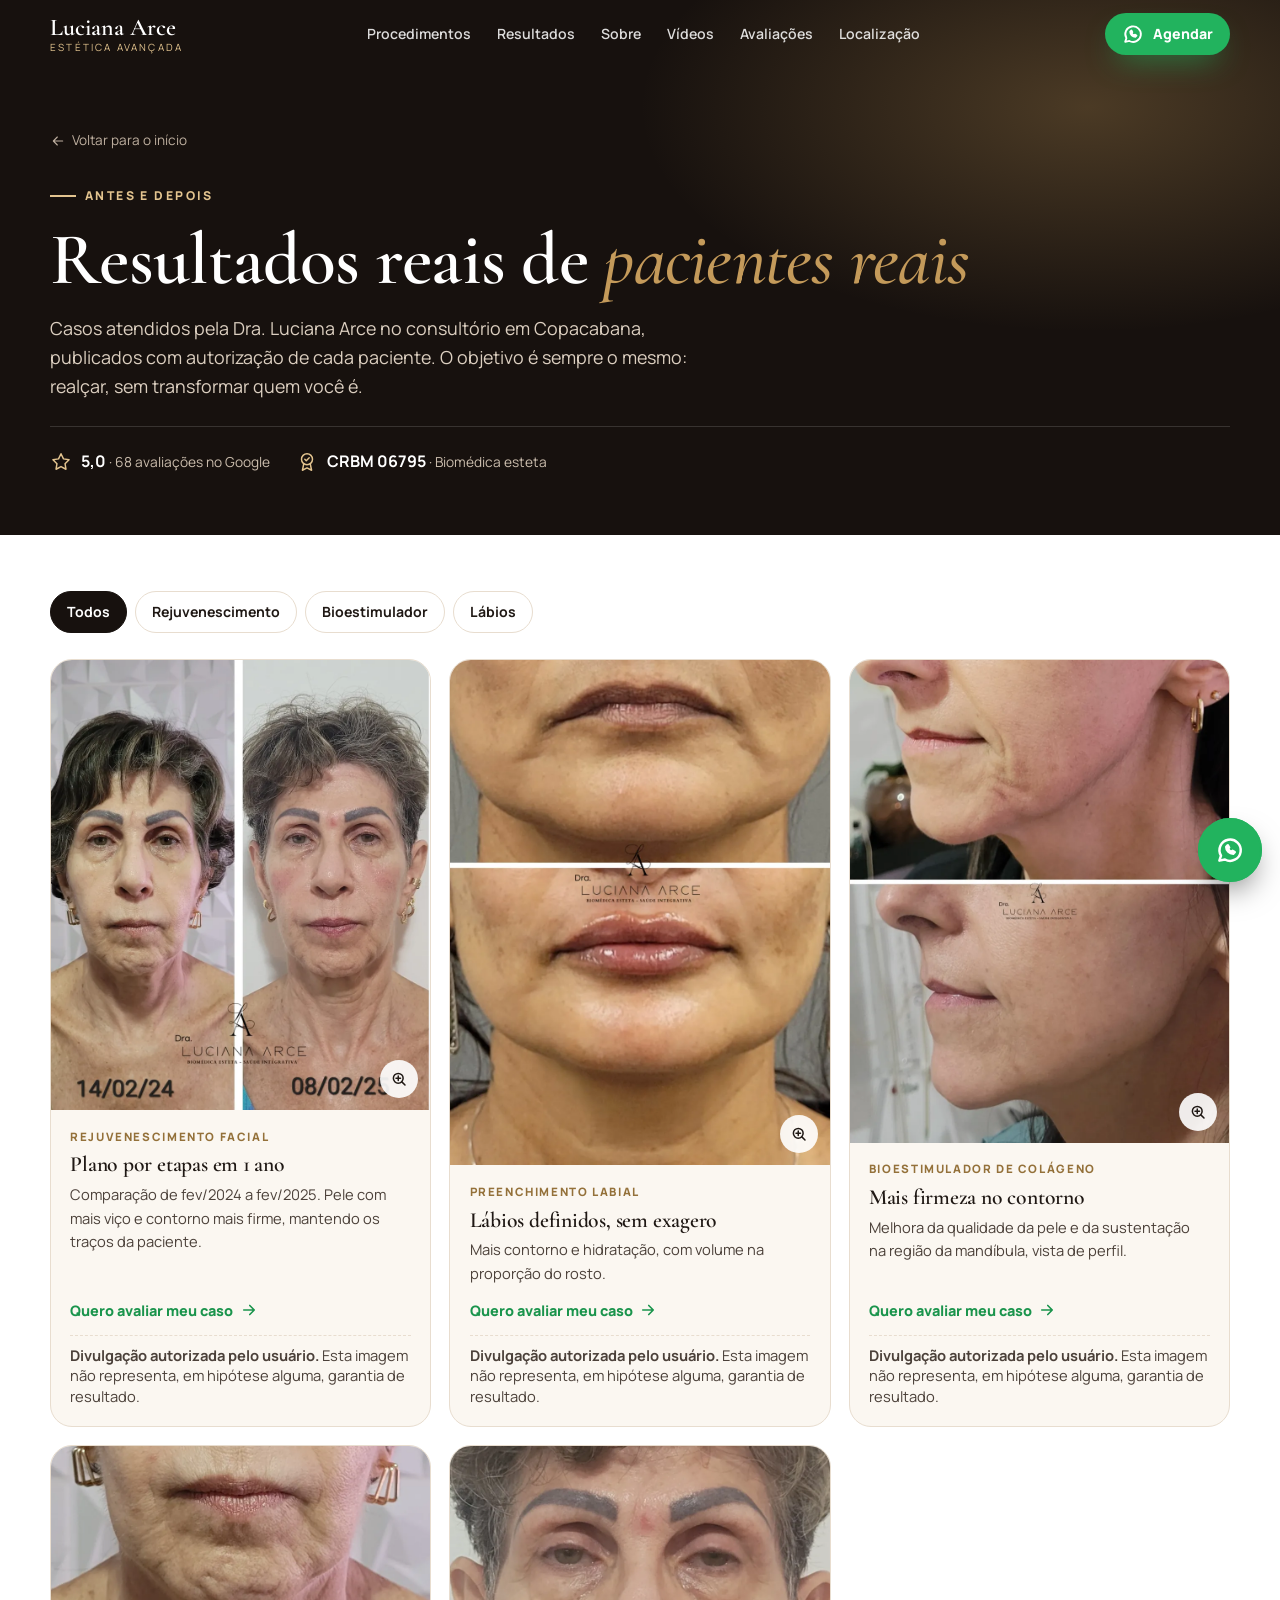
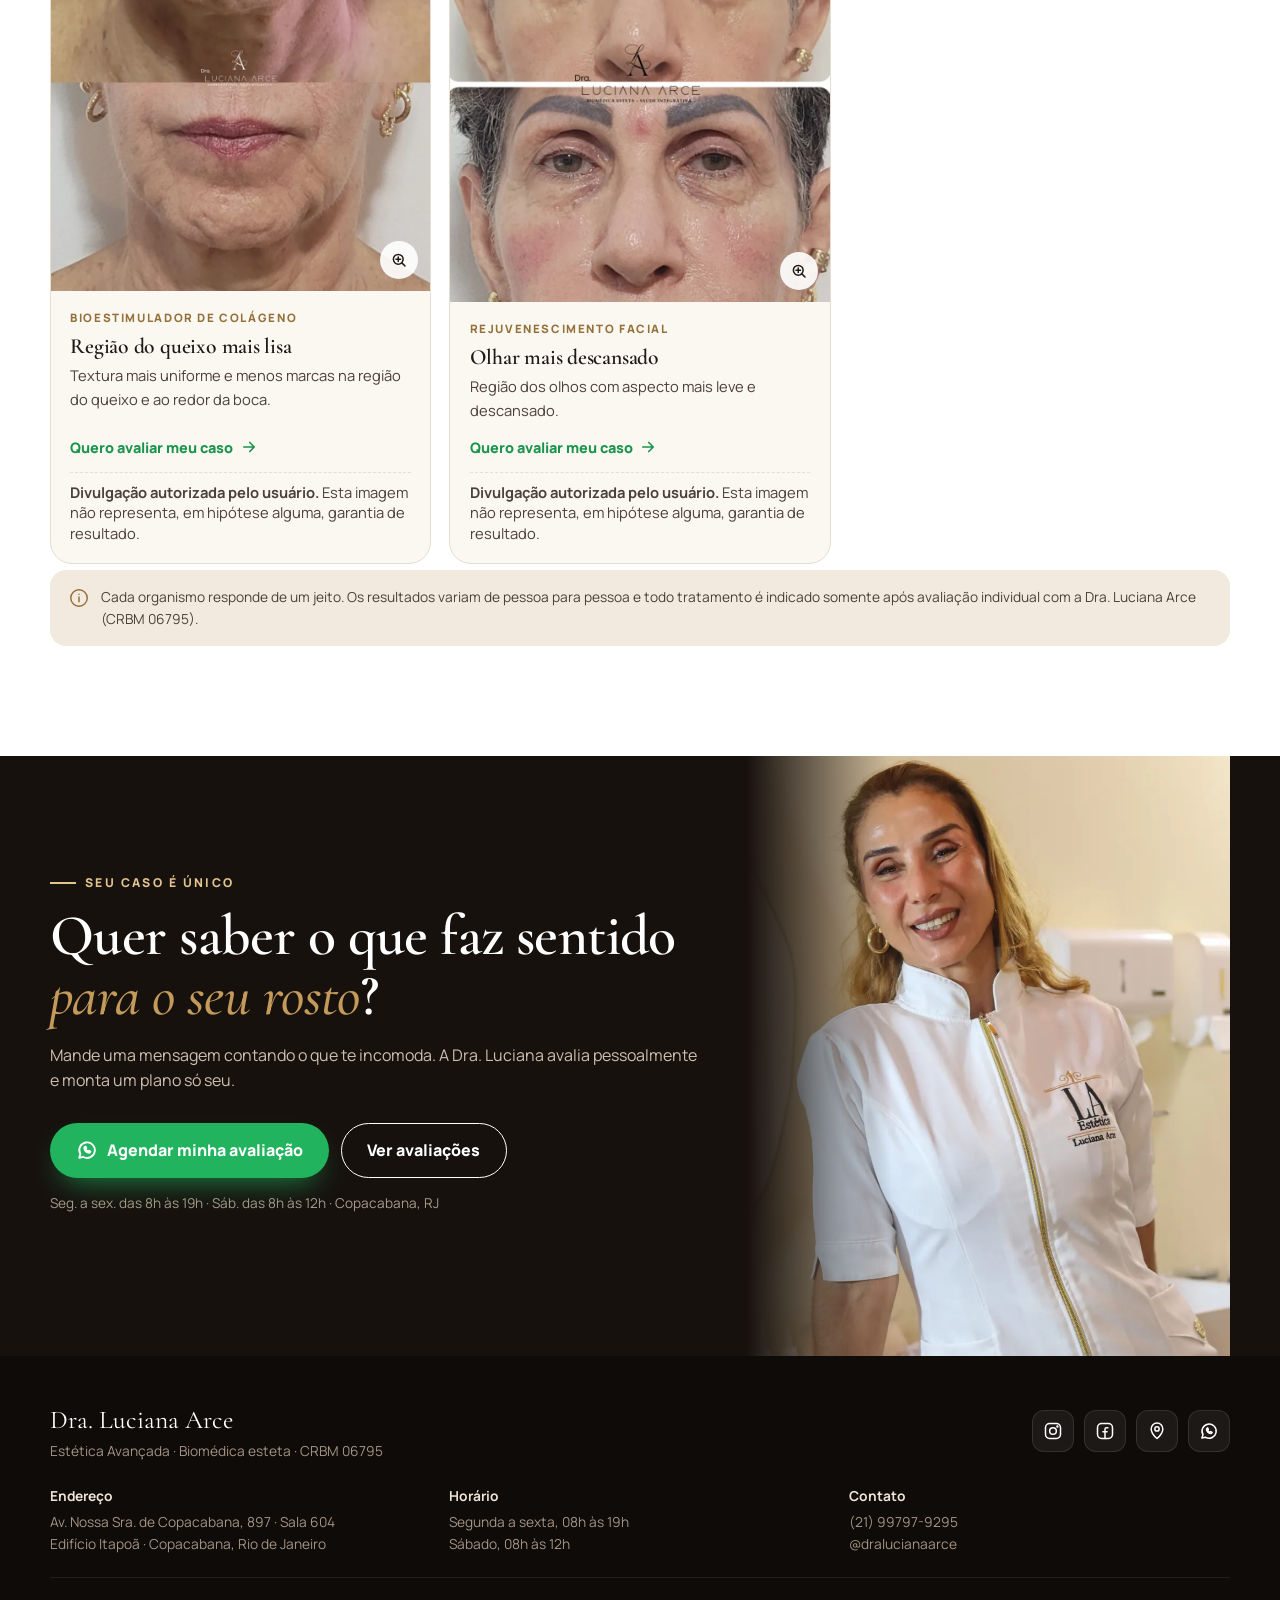
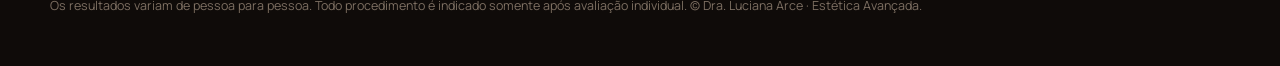
==== resultados.html @ a8dd7e89 "Seção e página de antes e depois (aguardando confirmação de TCLE) Co-Authored-By: Claude Opus 5.5 <n" ====
<!doctype html>
<html lang="pt-BR">
<head>
<meta charset="utf-8">
<meta name="viewport" content="width=device-width, initial-scale=1, viewport-fit=cover">
<title>Antes e Depois | Dra. Luciana Arce · Copacabana · CRBM 06795</title>
<meta name="description" content="Resultados reais de pacientes da Dra. Luciana Arce, biomédica esteta em Copacabana (CRBM 06795): rejuvenescimento facial, preenchimento labial e bioestimulador de colágeno. Divulgação autorizada.">
<meta name="theme-color" content="#17110e">
<meta property="og:type" content="website">
<meta property="og:title" content="Dra. Luciana Arce | Harmonização facial em Copacabana">
<meta property="og:description" content="Resultado natural, sem exagero. Nota 5,0 no Google com 68 avaliações. Agende pelo WhatsApp.">
<meta property="og:image" content="https://andressamelogt-stack.github.io/dra-luciana-arce/img/og.jpg">
<meta property="og:locale" content="pt_BR">

<link rel="preconnect" href="https://fonts.googleapis.com">
<link rel="preconnect" href="https://fonts.gstatic.com" crossorigin>
<link href="https://fonts.googleapis.com/css2?family=Cormorant+Garamond:ital,wght@0,500;0,600;0,700;1,500;1,600&family=Manrope:wght@400;500;600;700;800&display=swap" rel="stylesheet">

<!-- Google Ads: preencher AW_ID e AW_LABEL para medir os cliques no WhatsApp como conversão -->
<script>
  window.AW_ID = '';      // ex.: 'AW-123456789'
  window.AW_LABEL = '';   // ex.: 'AbCdEfGhIj'
  window.dataLayer = window.dataLayer || [];
  function gtag(){dataLayer.push(arguments);}
  if (window.AW_ID) {
    var s = document.createElement('script');
    s.async = true; s.src = 'https://www.googletagmanager.com/gtag/js?id=' + window.AW_ID;
    document.head.appendChild(s);
    gtag('js', new Date()); gtag('config', window.AW_ID);
  }
</script>



<link rel="stylesheet" href="style.css">
</head>
<body>

<!-- ícones -->
<svg width="0" height="0" style="position:absolute" aria-hidden="true">
  <symbol id="i-chat" viewBox="0 0 24 24"><path d="M3.5 20.5l1.3-4A8.5 8.5 0 1 1 8 19.6z"/><path d="M9 9.5c0 3 2.5 5.5 5.5 5.5l1.3-1.3-1.8-1-1 .8a4 4 0 0 1-2.5-2.5l.8-1-1-1.8z"/></symbol>
  <symbol id="i-star" viewBox="0 0 24 24"><path d="M12 3l2.7 5.6 6.1.9-4.4 4.3 1 6.1L12 17l-5.4 2.9 1-6.1-4.4-4.3 6.1-.9z"/></symbol>
  <symbol id="i-badge" viewBox="0 0 24 24"><circle cx="12" cy="9" r="6"/><path d="M8.5 13.8 7 21l5-2.6 5 2.6-1.5-7.2"/><path d="m9.6 9 1.6 1.6 3.2-3.2"/></symbol>
  <symbol id="i-pin" viewBox="0 0 24 24"><path d="M12 21s-7-6.1-7-11.5A7 7 0 0 1 19 9.5C19 14.9 12 21 12 21z"/><circle cx="12" cy="9.5" r="2.6"/></symbol>
  <symbol id="i-cam" viewBox="0 0 24 24"><rect x="3" y="3" width="18" height="18" rx="5"/><circle cx="12" cy="12" r="4"/><circle cx="17.3" cy="6.7" r=".6" fill="currentColor"/></symbol>
  <symbol id="i-face" viewBox="0 0 24 24"><path d="M12 3c-4 0-7 3.2-7 7.6 0 3.2 1.4 6.2 3.6 8.1 1 .9 2.1 1.3 3.4 1.3s2.4-.4 3.4-1.3C17.6 16.8 19 13.8 19 10.6 19 6.2 16 3 12 3z"/><path d="M9 10.5h.01M15 10.5h.01M10 15c1.2.8 2.8.8 4 0"/><path d="M5.2 8.5C7 8 9 6.6 10 4.5"/></symbol>
  <symbol id="i-lips" viewBox="0 0 24 24"><path d="M2.5 12c2-3.4 4.7-5 6.6-5 1.1 0 2 .6 2.9 1.5.9-.9 1.8-1.5 2.9-1.5 1.9 0 4.6 1.6 6.6 5-2.6 3.3-5.8 5-9.5 5S5.1 15.3 2.5 12z"/><path d="M2.5 12c3 .6 6.2.9 9.5.9s6.5-.3 9.5-.9"/></symbol>
  <symbol id="i-drop" viewBox="0 0 24 24"><path d="M12 3s6 6.4 6 11a6 6 0 0 1-12 0c0-4.6 6-11 6-11z"/><path d="M9.5 14.5a2.6 2.6 0 0 0 2.5 2.5"/></symbol>
  <symbol id="i-spark" viewBox="0 0 24 24"><path d="M12 3l1.8 5.2L19 10l-5.2 1.8L12 17l-1.8-5.2L5 10l5.2-1.8z"/><path d="M19 15l.8 2.2L22 18l-2.2.8L19 21l-.8-2.2L16 18l2.2-.8z"/></symbol>
  <symbol id="i-sun" viewBox="0 0 24 24"><circle cx="12" cy="12" r="4"/><path d="M12 2v2M12 20v2M4.9 4.9l1.4 1.4M17.7 17.7l1.4 1.4M2 12h2M20 12h2M4.9 19.1l1.4-1.4M17.7 6.3l1.4-1.4"/></symbol>
  <symbol id="i-body" viewBox="0 0 24 24"><path d="M9 3c-.5 3 .5 5 1 7-2 2-3 5-2 11M15 3c.5 3-.5 5-1 7 2 2 3 5 2 11"/><path d="M10 10h4"/></symbol>
  <symbol id="i-heart" viewBox="0 0 24 24"><path d="M12 20s-7.5-4.4-7.5-10A4.3 4.3 0 0 1 12 7.4 4.3 4.3 0 0 1 19.5 10c0 5.6-7.5 10-7.5 10z"/></symbol>
  <symbol id="i-shield" viewBox="0 0 24 24"><path d="M12 3l7 3v5.5c0 4.6-3 8.1-7 9.5-4-1.4-7-4.9-7-9.5V6z"/><path d="m9 12 2 2 4-4"/></symbol>
  <symbol id="i-eye" viewBox="0 0 24 24"><path d="M2.5 12S6 5.5 12 5.5 21.5 12 21.5 12 18 18.5 12 18.5 2.5 12 2.5 12z"/><circle cx="12" cy="12" r="3"/></symbol>
  <symbol id="i-plan" viewBox="0 0 24 24"><rect x="5" y="3.5" width="14" height="17" rx="2"/><path d="M9 3.5V5h6V3.5M8.5 10h7M8.5 13.5h7M8.5 17h4"/></symbol>
  <symbol id="i-cal" viewBox="0 0 24 24"><rect x="3.5" y="5" width="17" height="15" rx="2"/><path d="M3.5 9.5h17M8 3v4M16 3v4M8.5 14l2 2 4-4"/></symbol>
  <symbol id="i-clock" viewBox="0 0 24 24"><circle cx="12" cy="12" r="8.5"/><path d="M12 7.5V12l3 2"/></symbol>
  <symbol id="i-users" viewBox="0 0 24 24"><circle cx="9" cy="8" r="3.5"/><path d="M2.5 20c.5-3.6 3.2-5.5 6.5-5.5s6 1.9 6.5 5.5"/><path d="M16 4.6a3.5 3.5 0 0 1 0 6.8M18 14.7c2 .7 3.2 2.4 3.5 5.3"/></symbol>
  <symbol id="i-arrow" viewBox="0 0 24 24"><path d="M5 12h14M13 6l6 6-6 6"/></symbol>
  <symbol id="i-nav" viewBox="0 0 24 24"><path d="M3 11 21 3l-8 18-2-8z"/></symbol>
  <symbol id="i-fb" viewBox="0 0 24 24"><rect x="3" y="3" width="18" height="18" rx="5"/><path d="M15.5 8h-1.8c-1 0-1.7.7-1.7 1.7V21M9.5 13h5"/></symbol>
  <symbol id="i-mail" viewBox="0 0 24 24"><rect x="3" y="5" width="18" height="14" rx="2.5"/><path d="m3.5 7 8.5 6 8.5-6"/></symbol>
  <symbol id="i-boat" viewBox="0 0 24 24"><path d="M3 16.5l2.5 3.5h13L21 16.5z"/><path d="M12 3v13.5M12 4l6 10H12M12 6.5 7.5 14H12"/></symbol>
  <symbol id="i-zoom" viewBox="0 0 24 24"><circle cx="11" cy="11" r="6.5"/><path d="m20 20-4.2-4.2M11 8v6M8 11h6"/></symbol>
  <symbol id="i-info" viewBox="0 0 24 24"><circle cx="12" cy="12" r="9"/><path d="M12 11v5M12 8h.01"/></symbol>
  <symbol id="pin-color" viewBox="0 0 24 32"><defs><linearGradient id="pg" x1="0" y1="0" x2="1" y2="1"><stop offset="0" stop-color="#ff7a63"/><stop offset="1" stop-color="#d93025"/></linearGradient></defs><path fill="url(#pg)" d="M12 0C5.4 0 0 5.2 0 11.7 0 20.4 12 32 12 32s12-11.6 12-20.3C24 5.2 18.6 0 12 0z"/><circle cx="12" cy="11.5" r="4.6" fill="#fff"/></symbol>
</svg>

<header class="top" id="top">
  <div class="wrap">
    <a class="brand" href="index.html" aria-label="Dra. Luciana Arce, início"><b>Luciana Arce</b><span>Estética Avançada</span></a>
    <nav class="nav" aria-label="Seções">
      <a href="index.html#procedimentos">Procedimentos</a>
      <a href="index.html#resultados">Resultados</a>
      <a href="index.html#sobre">Sobre</a>
      <a href="index.html#videos">Vídeos</a>
      <a href="index.html#avaliacoes">Avaliações</a>
      <a href="index.html#local">Localização</a>
    </nav>
    <a class="btn btn-wa wa" data-msg="Olá, Dra. Luciana! Vim pelo site e quero agendar uma avaliação." data-pos="topo" href="#"><svg class="ico"><use href="#i-chat"/></svg>Agendar</a>
  </div>
</header>

<main>
  <section class="page-hero">
    <div class="wrap">
      <a class="crumb" href="index.html"><svg class="ico" style="width:16px;height:16px;transform:rotate(180deg)"><use href="#i-arrow"/></svg>Voltar para o início</a>
      <div style="margin-top:1.4rem"><span class="eyebrow">Antes e depois</span></div>
      <h1>Resultados reais de <em>pacientes reais</em></h1>
      <p class="lead">Casos atendidos pela Dra. Luciana Arce no consultório em Copacabana, publicados com autorização de cada paciente. O objetivo é sempre o mesmo: realçar, sem transformar quem você é.</p>
      <div class="proof" style="margin-top:1.6rem">
        <div><svg class="ico"><use href="#i-star"/></svg><span><b>5,0</b> · 68 avaliações no Google</span></div>
        <div><svg class="ico"><use href="#i-badge"/></svg><span><b>CRBM 06795</b> · Biomédica esteta</span></div>
      </div>
    </div>
  </section>

  <section class="res-sec" style="padding-top:56px">
    <div class="wrap">
      <div class="chips" role="tablist" aria-label="Filtrar por procedimento">
        <button class="on" data-f="all">Todos</button>
        <button data-f="rejuv">Rejuvenescimento</button>
        <button data-f="bio">Bioestimulador</button>
        <button data-f="labios">Lábios</button>
      </div>
      <div class="res-grid">
        <article class="res-card reveal" data-cat="rejuv">
          <figure data-lb="img/resultados/rejuvenescimento-1ano.webp"><img src="img/resultados/rejuvenescimento-1ano.webp" width="900" height="1069" alt="Antes e depois de rejuvenescimento facial, fevereiro de 2024 e fevereiro de 2025" loading="lazy"><span class="zoom"><svg class="ico"><use href="#i-zoom"/></svg></span></figure>
          <div class="body">
            <span class="proc-name">Rejuvenescimento facial</span>
            <h3>Plano por etapas em 1 ano</h3>
            <p>Comparação de fev/2024 a fev/2025. Pele com mais viço e contorno mais firme, mantendo os traços da paciente.</p>
            <a class="wa" data-msg="Olá, Dra. Luciana! Vi o resultado de rejuvenescimento facial no site e quero avaliar o meu caso." data-pos="pg-rejuvenescimento" href="#">Quero avaliar meu caso <svg class="ico"><use href="#i-arrow"/></svg></a>
            <p class="disc"><b>Divulgação autorizada pelo usuário.</b> Esta imagem não representa, em hipótese alguma, garantia de resultado.</p>
          </div>
        </article>
        <article class="res-card reveal" data-cat="labios">
          <figure data-lb="img/resultados/labios.webp"><img src="img/resultados/labios.webp" width="900" height="1200" alt="Antes e depois de preenchimento labial" loading="lazy"><span class="zoom"><svg class="ico"><use href="#i-zoom"/></svg></span></figure>
          <div class="body">
            <span class="proc-name">Preenchimento labial</span>
            <h3>Lábios definidos, sem exagero</h3>
            <p>Mais contorno e hidratação, com volume na proporção do rosto.</p>
            <a class="wa" data-msg="Olá, Dra. Luciana! Vi o resultado de preenchimento labial no site e quero avaliar o meu caso." data-pos="pg-labios" href="#">Quero avaliar meu caso <svg class="ico"><use href="#i-arrow"/></svg></a>
            <p class="disc"><b>Divulgação autorizada pelo usuário.</b> Esta imagem não representa, em hipótese alguma, garantia de resultado.</p>
          </div>
        </article>
        <article class="res-card reveal" data-cat="bio">
          <figure data-lb="img/resultados/bioestimulador-perfil.webp"><img src="img/resultados/bioestimulador-perfil.webp" width="900" height="1146" alt="Antes e depois de bioestimulador de colágeno, vista de perfil" loading="lazy"><span class="zoom"><svg class="ico"><use href="#i-zoom"/></svg></span></figure>
          <div class="body">
            <span class="proc-name">Bioestimulador de colágeno</span>
            <h3>Mais firmeza no contorno</h3>
            <p>Melhora da qualidade da pele e da sustentação na região da mandíbula, vista de perfil.</p>
            <a class="wa" data-msg="Olá, Dra. Luciana! Vi o resultado de bioestimulador de colágeno no site e quero avaliar o meu caso." data-pos="pg-bio-perfil" href="#">Quero avaliar meu caso <svg class="ico"><use href="#i-arrow"/></svg></a>
            <p class="disc"><b>Divulgação autorizada pelo usuário.</b> Esta imagem não representa, em hipótese alguma, garantia de resultado.</p>
          </div>
        </article>
        <article class="res-card reveal" data-cat="bio rejuv">
          <figure data-lb="img/resultados/mento-bioestimulador.webp"><img src="img/resultados/mento-bioestimulador.webp" width="900" height="1058" alt="Antes e depois de bioestimulador de colágeno na região do queixo" loading="lazy"><span class="zoom"><svg class="ico"><use href="#i-zoom"/></svg></span></figure>
          <div class="body">
            <span class="proc-name">Bioestimulador de colágeno</span>
            <h3>Região do queixo mais lisa</h3>
            <p>Textura mais uniforme e menos marcas na região do queixo e ao redor da boca.</p>
            <a class="wa" data-msg="Olá, Dra. Luciana! Vi o resultado de bioestimulador no queixo no site e quero avaliar o meu caso." data-pos="pg-bio-mento" href="#">Quero avaliar meu caso <svg class="ico"><use href="#i-arrow"/></svg></a>
            <p class="disc"><b>Divulgação autorizada pelo usuário.</b> Esta imagem não representa, em hipótese alguma, garantia de resultado.</p>
          </div>
        </article>
        <article class="res-card reveal" data-cat="rejuv">
          <figure data-lb="img/resultados/regiao-olhos.webp"><img src="img/resultados/regiao-olhos.webp" width="900" height="1084" alt="Antes e depois da região dos olhos" loading="lazy"><span class="zoom"><svg class="ico"><use href="#i-zoom"/></svg></span></figure>
          <div class="body">
            <span class="proc-name">Rejuvenescimento facial</span>
            <h3>Olhar mais descansado</h3>
            <p>Região dos olhos com aspecto mais leve e descansado.</p>
            <a class="wa" data-msg="Olá, Dra. Luciana! Vi o resultado de rejuvenescimento da região dos olhos no site e quero avaliar o meu caso." data-pos="pg-olhos" href="#">Quero avaliar meu caso <svg class="ico"><use href="#i-arrow"/></svg></a>
            <p class="disc"><b>Divulgação autorizada pelo usuário.</b> Esta imagem não representa, em hipótese alguma, garantia de resultado.</p>
          </div>
        </article>
      </div>
      <div class="res-note reveal"><svg class="ico"><use href="#i-info"/></svg><span>Cada organismo responde de um jeito. Os resultados variam de pessoa para pessoa e todo tratamento é indicado somente após avaliação individual com a Dra. Luciana Arce (CRBM 06795).</span></div>
    </div>
  </section>

  <section class="final">
    <div class="wrap">
      <div class="txt reveal">
        <span class="eyebrow">Seu caso é único</span>
        <h2>Quer saber o que faz sentido <em>para o seu rosto</em>?</h2>
        <p>Mande uma mensagem contando o que te incomoda. A Dra. Luciana avalia pessoalmente e monta um plano só seu.</p>
        <div class="hero-ctas">
          <a class="btn btn-wa shine wa" data-msg="Olá, Dra. Luciana! Vi os resultados no site e quero agendar minha avaliação." data-pos="pg-final" href="#"><svg class="ico"><use href="#i-chat"/></svg>Agendar minha avaliação</a>
          <a class="btn btn-line" style="color:#fff" href="index.html#avaliacoes">Ver avaliações</a>
        </div>
        <p class="micro">Seg. a sex. das 8h às 19h · Sáb. das 8h às 12h · Copacabana, RJ</p>
      </div>
      <div class="final-photo"><img src="img/hero.webp" alt="Dra. Luciana Arce sorrindo em seu consultório" loading="lazy"></div>
    </div>
  </section>
</main>

<footer>
  <div class="wrap">
    <div style="display:flex;flex-wrap:wrap;justify-content:space-between;gap:18px;align-items:center">
      <div><div class="fb">Dra. Luciana Arce</div><span>Estética Avançada · Biomédica esteta · CRBM 06795</span></div>
      <div class="socials">
        <a href="https://www.instagram.com/dralucianaarce/" target="_blank" rel="noopener" aria-label="Instagram"><svg class="ico"><use href="#i-cam"/></svg></a>
        <a href="https://www.facebook.com/lucianaarceestetica" target="_blank" rel="noopener" aria-label="Facebook"><svg class="ico"><use href="#i-fb"/></svg></a>
        <a href="https://g.page/Luarce" target="_blank" rel="noopener" aria-label="Google Maps"><svg class="ico"><use href="#i-pin"/></svg></a>
        <a class="wa" data-msg="Olá, Dra. Luciana! Vim pelo site." data-pos="rodape-icone" href="#" aria-label="WhatsApp"><svg class="ico"><use href="#i-chat"/></svg></a>
      </div>
    </div>
    <div class="fcols">
      <div><b>Endereço</b>Av. Nossa Sra. de Copacabana, 897 · Sala 604<br>Edifício Itapoã · Copacabana, Rio de Janeiro</div>
      <div><b>Horário</b>Segunda a sexta, 08h às 19h<br>Sábado, 08h às 12h</div>
      <div><b>Contato</b><a class="wa" data-msg="Olá, Dra. Luciana! Vim pelo site." data-pos="rodape" href="#">(21) 99797-9295</a><br><a href="https://www.instagram.com/dralucianaarce/" target="_blank" rel="noopener">@dralucianaarce</a></div>
    </div>
    <div class="legal">Os resultados variam de pessoa para pessoa. Todo procedimento é indicado somente após avaliação individual. © Dra. Luciana Arce · Estética Avançada.</div>
  </div>
</footer>

<a class="float-wa wa" data-msg="Olá, Dra. Luciana! Vim pelo site e quero agendar uma avaliação." data-pos="flutuante" href="#" aria-label="Falar no WhatsApp"><svg class="ico"><use href="#i-chat"/></svg></a>
<div class="mbar" id="mbar">
  <a class="btn btn-wa wa" data-msg="Olá, Dra. Luciana! Vim pelo site e quero agendar uma avaliação." data-pos="barra-mobile" href="#"><svg class="ico"><use href="#i-chat"/></svg>Agendar avaliação</a>
  <a class="btn btn-line" href="https://g.page/Luarce" target="_blank" rel="noopener" aria-label="Abrir no Google Maps" data-track="maps-mobile"><svg class="ico" style="width:22px;height:22px"><use href="#i-pin"/></svg></a>
</div>

<div class="lb" id="lb" role="dialog" aria-modal="true" aria-label="Imagem ampliada"><button class="x" id="lbx" aria-label="Fechar">×</button><div><img id="lbi" alt=""><p class="cap">Divulgação autorizada pelo usuário. Esta imagem não representa, em hipótese alguma, garantia de resultado.</p></div></div>

<script>
(function(){
  var PHONE = '5521997979295';
  var qs = new URLSearchParams(location.search);
  var src = qs.get('utm_source') || (qs.get('gclid') ? 'google' : '');
  function track(name, params){ try{ gtag('event', name, params||{}); }catch(e){} }

  document.querySelectorAll('a.wa').forEach(function(a){
    var msg = a.getAttribute('data-msg') || 'Olá, Dra. Luciana!';
    a.href = 'https://wa.me/' + PHONE + '?text=' + encodeURIComponent(msg);
    a.target = '_blank'; a.rel = 'noopener';
    a.addEventListener('click', function(){
      if (window.AW_ID && window.AW_LABEL) track('conversion', {send_to: window.AW_ID + '/' + window.AW_LABEL});
      track('whatsapp_click', {position: a.getAttribute('data-pos') || '', source: src});
    });
  });
  document.querySelectorAll('[data-track]').forEach(function(a){
    a.addEventListener('click', function(){ track('outbound_click', {target: a.getAttribute('data-track')}); });
  });

  // topo sólido + barra mobile
  var top = document.getElementById('top'), mbar = document.getElementById('mbar');
  function onScroll(){ var y = window.scrollY; top.classList.toggle('solid', y > 40); mbar.classList.toggle('on', y > 520); }
  window.addEventListener('scroll', onScroll, {passive:true}); onScroll();

  // reels em modal (carrega o Instagram só quando a pessoa toca)
  var modal = document.getElementById('modal'), mf = document.getElementById('mf'); if (modal) {
  document.querySelectorAll('[data-reel]').forEach(function(b){
    b.addEventListener('click', function(){
      mf.src = 'https://www.instagram.com/reel/' + b.getAttribute('data-reel') + '/embed/';
      modal.classList.add('open'); track('reel_open', {reel: b.getAttribute('data-reel')});
    });
  });
  function close(){ modal.classList.remove('open'); mf.src = 'about:blank'; }
  document.getElementById('mx').addEventListener('click', close);
  modal.addEventListener('click', function(e){ if (e.target === modal) close(); });
  document.addEventListener('keydown', function(e){ if (e.key === 'Escape') close(); }); }

  // lightbox dos resultados
  var lb = document.getElementById('lb'), lbi = document.getElementById('lbi');
  if (lb){
    document.querySelectorAll('[data-lb]').forEach(function(f){ f.addEventListener('click', function(){ lbi.src = f.getAttribute('data-lb'); lbi.alt = f.querySelector('img').alt; lb.classList.add('open'); track('result_zoom', {img: f.getAttribute('data-lb')}); }); });
    function lbClose(){ lb.classList.remove('open'); }
    document.getElementById('lbx').addEventListener('click', lbClose);
    lb.addEventListener('click', function(e){ if (e.target === lb) lbClose(); });
    document.addEventListener('keydown', function(e){ if (e.key === 'Escape') lbClose(); });
  }

  // filtro por procedimento
  document.querySelectorAll('.chips button').forEach(function(b){
    b.addEventListener('click', function(){
      document.querySelectorAll('.chips button').forEach(function(x){ x.classList.remove('on'); });
      b.classList.add('on'); var c = b.getAttribute('data-f');
      document.querySelectorAll('.res-grid .res-card').forEach(function(card){ card.style.display = (c === 'all' || card.getAttribute('data-cat').indexOf(c) > -1) ? '' : 'none'; });
      track('result_filter', {cat: c});
    });
  });

  // animação ao rolar
  var els = document.querySelectorAll('.reveal');
  if ('IntersectionObserver' in window){
    var io = new IntersectionObserver(function(es){ es.forEach(function(e){ if (e.isIntersecting){ e.target.classList.add('on'); io.unobserve(e.target); } }); }, {rootMargin:'0px 0px -8% 0px'});
    els.forEach(function(el){ io.observe(el); });
  } else { els.forEach(function(el){ el.classList.add('on'); }); }
})();
</script>
</body>
</html>
---- style.css ----
:root{
  --espresso:#17110e; --espresso-2:#231a15; --ink:#1f1814; --ink-2:#4b4039; --muted:#857669;
  --cream:#fbf7f1; --sand:#f3eadf; --line:#e8ddcf;
  --gold:#c49a5a; --gold-l:#e3c48f; --gold-d:#94713a;
  --wa:#22b35e; --wa-d:#1a944c;
  --serif:'Cormorant Garamond', Georgia, serif;
  --sans:'Manrope', system-ui, -apple-system, Segoe UI, Roboto, sans-serif;
  --r:22px;
}
*{box-sizing:border-box;margin:0;padding:0}
html{scroll-behavior:smooth}
body{font-family:var(--sans);color:var(--ink);background:var(--cream);line-height:1.6;-webkit-font-smoothing:antialiased;overflow-x:hidden}
img{max-width:100%;display:block}
a{color:inherit}
.wrap{width:min(1180px,100% - 32px);margin-inline:auto}
.ico{width:24px;height:24px;flex:none;fill:none;stroke:currentColor;stroke-width:1.6;stroke-linecap:round;stroke-linejoin:round}
.eyebrow{display:inline-flex;align-items:center;gap:.55rem;font-size:.76rem;letter-spacing:.2em;text-transform:uppercase;color:var(--gold-d);font-weight:800}
.eyebrow::before{content:"";width:26px;height:1.5px;background:currentColor}
h1,h2,h3{font-family:var(--serif);font-weight:600;line-height:1.04;letter-spacing:-.01em}
h1{font-size:clamp(2.7rem,7.4vw,5.4rem)}
h2{font-size:clamp(2.2rem,5vw,3.6rem)}
h3{font-size:1.55rem}
em{font-style:italic}
h1 em,h2 em{color:var(--gold);font-weight:500}
.lead{font-size:1.12rem;color:var(--ink-2)}
section{padding:84px 0;position:relative}
.head{max-width:44rem;margin-bottom:2.6rem}
.head h2{margin:.9rem 0 .9rem}
.center{text-align:center;margin-inline:auto}
.center .eyebrow::after{content:"";width:26px;height:1.5px;background:currentColor}

/* botões */
.btn{display:inline-flex;align-items:center;justify-content:center;gap:.6rem;padding:1.05rem 1.6rem;border-radius:999px;font-weight:800;font-size:1rem;text-decoration:none;transition:transform .15s ease,background .2s,box-shadow .2s,color .2s;cursor:pointer;border:0;line-height:1.2}
.btn:active{transform:scale(.97)}
.btn .ico{width:22px;height:22px;stroke-width:2}
.btn-wa{background:var(--wa);color:#fff;box-shadow:0 14px 30px -12px rgba(34,179,94,.75)}
.btn-wa:hover{background:var(--wa-d)}
.btn-line{border:1.5px solid currentColor;background:transparent}
.btn-gold{background:linear-gradient(135deg,var(--gold-l),var(--gold));color:var(--espresso)}
.btn-dark{background:var(--espresso);color:#fff}
.btn-dark:hover{background:#000}
.shine{position:relative;overflow:hidden}
.shine::after{content:"";position:absolute;top:0;left:-60%;width:40%;height:100%;background:linear-gradient(90deg,transparent,rgba(255,255,255,.35),transparent);transform:skewX(-20deg);animation:shine 3.6s infinite}
@keyframes shine{0%,60%{left:-60%}100%{left:130%}}

/* topo */
.top{position:fixed;inset:0 0 auto 0;z-index:60;transition:background .3s,box-shadow .3s}
.top.solid{background:rgba(23,17,14,.92);backdrop-filter:blur(12px);box-shadow:0 8px 30px -18px rgba(0,0,0,.8)}
.top .wrap{display:flex;align-items:center;justify-content:space-between;height:68px;color:#fff}
.brand{display:flex;flex-direction:column;text-decoration:none;line-height:1}
.brand b{font-family:var(--serif);font-size:1.5rem;font-weight:600}
.brand span{font-size:.62rem;letter-spacing:.22em;text-transform:uppercase;color:var(--gold-l);margin-top:3px}
.nav{display:none;gap:26px;font-size:.88rem;font-weight:600}
.nav a{text-decoration:none;opacity:.85}
.nav a:hover{opacity:1;color:var(--gold-l)}
.top .btn{padding:.62rem 1.05rem;font-size:.88rem}

/* hero */
.hero{background:var(--espresso);color:#fff;padding:0;overflow:hidden;min-height:100svh;display:flex;align-items:stretch}
.hero::before{content:"";position:absolute;inset:0;background:radial-gradient(60% 50% at 80% 30%,rgba(196,154,90,.28),transparent 70%),radial-gradient(40% 40% at 10% 90%,rgba(196,154,90,.14),transparent 70%);pointer-events:none}
.hero .wrap{position:relative;display:grid;align-items:center;gap:0;padding:96px 0 40px}
.hero-photo{position:relative;margin:0 -16px;height:62svh;min-height:420px;max-height:640px}
.hero-photo img{width:100%;height:100%;object-fit:cover;object-position:50% 4%;-webkit-mask-image:linear-gradient(to bottom,#000 62%,transparent 100%);mask-image:linear-gradient(to bottom,#000 62%,transparent 100%)}
.chip{position:absolute;display:flex;align-items:center;gap:.6rem;background:rgba(255,255,255,.12);border:1px solid rgba(255,255,255,.22);backdrop-filter:blur(14px);-webkit-backdrop-filter:blur(14px);color:#fff;border-radius:16px;padding:.65rem .9rem;font-size:.82rem;line-height:1.25;box-shadow:0 12px 30px -14px rgba(0,0,0,.6);animation:float 6s ease-in-out infinite}
.chip b{display:block;font-size:1.02rem}
.chip .stars{color:#ffc94d;letter-spacing:1px;font-size:.9rem}
.chip-g{top:46%;left:16px}
.chip-c{top:60%;right:16px;animation-delay:-3s}
.chip .ico{color:var(--gold-l)}
@keyframes float{0%,100%{transform:translateY(0)}50%{transform:translateY(-8px)}}
.hero-txt{position:relative;margin-top:-90px;z-index:2}
.hero h1{margin:1rem 0 1.1rem}
.hero .eyebrow{color:var(--gold-l)}
.hero .lead{color:#dccfc0;max-width:34rem}
.hero-ctas{display:flex;flex-wrap:wrap;gap:12px;margin-top:1.8rem}
.hero .btn-line{color:#fff}
.hero .btn-line:hover{background:#fff;color:var(--espresso)}
.proof{display:flex;flex-wrap:wrap;gap:18px 26px;margin-top:2rem;padding-top:1.4rem;border-top:1px solid rgba(255,255,255,.14);font-size:.86rem;color:#cbbdad}
.proof div{display:flex;align-items:center;gap:.55rem}
.proof b{color:#fff;font-size:1rem}
.proof .ico{color:var(--gold-l);width:22px;height:22px}

/* marquee */
.marquee{background:linear-gradient(90deg,var(--gold-d),var(--gold),var(--gold-l),var(--gold));color:var(--espresso);overflow:hidden;white-space:nowrap;padding:14px 0;font-family:var(--serif);font-size:1.35rem;font-style:italic;font-weight:600}
.marquee .track{display:inline-flex;gap:2.2rem;animation:mq 34s linear infinite;padding-left:2.2rem}
.marquee span{display:inline-flex;align-items:center;gap:2.2rem}
.marquee span::after{content:"✦";font-style:normal;font-size:.9rem}
@keyframes mq{to{transform:translateX(-50%)}}

/* números */
.stats{display:grid;grid-template-columns:repeat(2,1fr);gap:14px;margin-top:-1px}
.stat{background:#fff;border:1px solid var(--line);border-radius:var(--r);padding:1.4rem 1.2rem;text-align:center;box-shadow:0 20px 40px -32px rgba(60,40,20,.5)}
.stat .ico{width:34px;height:34px;color:var(--gold-d);margin:0 auto .55rem;stroke-width:1.4}
.stat b{display:block;font-family:var(--serif);font-size:2.3rem;line-height:1;font-weight:700}
.stat small{display:block;color:var(--muted);font-size:.84rem;margin-top:.35rem;line-height:1.35}
.stats-sec{padding:56px 0 20px}

/* procedimentos */
.procs{display:grid;gap:16px}
.proc{position:relative;background:#fff;border:1px solid var(--line);border-radius:var(--r);padding:1.7rem 1.5rem 1.5rem;display:flex;flex-direction:column;gap:.65rem;overflow:hidden;transition:transform .25s,box-shadow .25s,border-color .25s}
.proc::before{content:"";position:absolute;inset:auto -40px -60px auto;width:160px;height:160px;border-radius:50%;background:radial-gradient(circle,rgba(196,154,90,.18),transparent 70%);transition:transform .4s}
.proc:hover{transform:translateY(-4px);box-shadow:0 26px 50px -30px rgba(60,40,20,.55);border-color:var(--gold)}
.proc:hover::before{transform:scale(1.6)}
.proc .ic{width:58px;height:58px;border-radius:18px;display:grid;place-items:center;background:linear-gradient(135deg,var(--espresso),#3a2b22);color:var(--gold-l);box-shadow:0 10px 22px -12px rgba(0,0,0,.7)}
.proc .ic .ico{width:30px;height:30px;stroke-width:1.5}
.proc .tag{position:absolute;top:1.2rem;right:1.2rem;font-size:.68rem;font-weight:800;letter-spacing:.12em;text-transform:uppercase;background:var(--sand);color:var(--gold-d);padding:.3rem .6rem;border-radius:999px}
.proc p{color:var(--ink-2);font-size:.96rem}
.proc a{margin-top:auto;padding-top:.5rem;font-weight:800;font-size:.92rem;color:var(--wa-d);text-decoration:none;display:inline-flex;gap:.45rem;align-items:center}
.proc a .ico{width:18px;height:18px;stroke-width:2.2;transition:transform .2s}
.proc a:hover .ico{transform:translateX(4px)}

/* filosofia */
.philo{background:var(--espresso);color:#efe4d6;overflow:hidden}
.philo .wrap{display:grid;gap:40px;align-items:center}
.philo h2{color:#fff}
.philo .eyebrow{color:var(--gold-l)}
.philo .lead{color:#cdbfaf}
.philo figure{position:relative;border-radius:28px;overflow:hidden;aspect-ratio:16/11}
.philo figure img{width:100%;height:100%;object-fit:cover;object-position:40% 30%}
.philo figure::after{content:"";position:absolute;inset:0;background:linear-gradient(to top,rgba(10,6,4,.75),transparent 55%)}
.philo figure figcaption{z-index:2;position:absolute;left:16px;bottom:16px;right:16px;font-family:var(--serif);font-size:1.4rem;font-style:italic;color:#fff;text-shadow:0 2px 20px rgba(0,0,0,.6)}
.pillars{display:grid;gap:12px;margin-top:1.8rem}
.pillar{display:flex;gap:.9rem;align-items:flex-start;background:rgba(255,255,255,.05);border:1px solid rgba(255,255,255,.1);border-radius:16px;padding:1rem 1.1rem}
.pillar .ico{color:var(--gold-l);width:28px;height:28px;margin-top:2px}
.pillar b{display:block;color:#fff;font-size:1rem}
.pillar span{font-size:.92rem;color:#bfb0a0}

/* sobre */
.about .wrap{display:grid;gap:40px;align-items:center}
.about-pics{position:relative;padding-bottom:60px}
.about-pics .a{border-radius:28px;overflow:hidden;aspect-ratio:4/5;width:82%}
.about-pics .b{position:absolute;right:0;bottom:0;width:46%;aspect-ratio:3/4;border-radius:22px;overflow:hidden;border:6px solid var(--cream);box-shadow:0 24px 50px -24px rgba(0,0,0,.45)}
.about-pics img{width:100%;height:100%;object-fit:cover;object-position:50% 15%}
.crbm{position:absolute;left:12px;top:12px;display:flex;align-items:center;gap:.5rem;background:var(--espresso);color:#fff;border-radius:14px;padding:.6rem .85rem;font-size:.8rem;line-height:1.2;box-shadow:0 12px 26px -12px rgba(0,0,0,.6)}
.crbm .ico{color:var(--gold-l);width:26px;height:26px}
.crbm b{display:block;font-size:.98rem;letter-spacing:.03em}
.about h2{margin:.9rem 0 1rem}
.about p{color:var(--ink-2)}
.about p+p{margin-top:.9rem}
.about .quote{font-family:var(--serif);font-size:1.65rem;font-style:italic;line-height:1.25;color:var(--ink);border-left:3px solid var(--gold);padding-left:1rem;margin:1.5rem 0}
.facts{display:flex;flex-wrap:wrap;gap:8px;margin-top:1.4rem}
.facts span{display:inline-flex;align-items:center;gap:.4rem;background:#fff;border:1px solid var(--line);border-radius:999px;padding:.45rem .85rem;font-size:.85rem;font-weight:600}
.facts .ico{width:16px;height:16px;color:var(--gold-d);stroke-width:2}

/* reels */
.reels-sec{background:var(--sand)}
.reels{display:flex;gap:14px;overflow-x:auto;scroll-snap-type:x mandatory;padding:6px 16px 22px;margin:0 -16px;scrollbar-width:none}
.reels::-webkit-scrollbar{display:none}
.reel{flex:0 0 72%;max-width:300px;scroll-snap-align:start;position:relative;aspect-ratio:9/16;border-radius:22px;overflow:hidden;cursor:pointer;background:#000;border:0;color:#fff;text-align:left;box-shadow:0 24px 40px -26px rgba(0,0,0,.65);transition:transform .25s}
.reel:hover{transform:translateY(-4px)}
.reel img{position:absolute;inset:0;width:100%;height:100%;object-fit:cover;object-position:50% 15%;opacity:.88;transition:transform .5s,opacity .3s}
.reel:hover img{transform:scale(1.05);opacity:1}
.reel::after{content:"";position:absolute;inset:0;background:linear-gradient(to top,rgba(10,6,4,.92) 0%,rgba(10,6,4,.2) 45%,rgba(10,6,4,.35) 100%)}
.reel .play{position:absolute;z-index:2;top:50%;left:50%;transform:translate(-50%,-50%);width:66px;height:66px;border-radius:50%;background:rgba(255,255,255,.2);backdrop-filter:blur(8px);border:1.5px solid rgba(255,255,255,.6);display:grid;place-items:center;transition:transform .2s,background .2s}
.reel:hover .play{transform:translate(-50%,-50%) scale(1.1);background:rgba(255,255,255,.32)}
.reel .play svg{width:24px;height:24px;margin-left:4px;fill:#fff}
.reel .rtag{position:absolute;z-index:2;top:14px;left:14px;display:flex;align-items:center;gap:.4rem;font-size:.72rem;font-weight:800;letter-spacing:.1em;text-transform:uppercase;background:rgba(0,0,0,.45);padding:.35rem .6rem;border-radius:999px}
.reel .rtag .ico{width:14px;height:14px;stroke-width:2}
.reel .rtxt{position:absolute;z-index:2;left:16px;right:16px;bottom:18px;font-family:var(--serif);font-size:1.45rem;line-height:1.12;font-weight:600}
.reel .rtxt small{display:block;font-family:var(--sans);font-size:.78rem;font-weight:600;color:var(--gold-l);margin-top:.5rem;letter-spacing:.02em}
.ig-cta{display:flex;flex-wrap:wrap;align-items:center;justify-content:space-between;gap:16px;margin-top:10px;background:#fff;border:1px solid var(--line);border-radius:var(--r);padding:1.1rem 1.2rem}
.ig-prof{display:flex;align-items:center;gap:.9rem}
.ig-ring{width:58px;height:58px;border-radius:50%;padding:3px;background:conic-gradient(from 200deg,#f6c66b,#e8735a,#c53f8f,#7b4fd1,#f6c66b)}
.ig-ring img{width:100%;height:100%;border-radius:50%;object-fit:cover;object-position:50% 12%;border:2px solid #fff}
.ig-prof b{display:block;font-size:1rem}
.ig-prof span{font-size:.85rem;color:var(--muted)}
.btn-ig{background:linear-gradient(90deg,#e8735a,#c53f8f,#7b4fd1);color:#fff}

/* modal */
.modal{position:fixed;inset:0;z-index:100;background:rgba(10,6,4,.86);display:none;place-items:center;padding:16px}
.modal.open{display:grid}
.modal .box{position:relative;width:min(400px,100%);height:min(720px,calc(100svh - 80px));background:#fff;border-radius:18px;overflow:hidden}
.modal iframe{width:100%;height:100%;border:0}
.modal .x{position:absolute;top:-46px;right:0;width:40px;height:40px;border-radius:50%;border:0;background:#fff;font-size:1.4rem;cursor:pointer;line-height:1}

/* avaliações */
.reviews .wrap{display:grid;gap:30px}
.score{background:var(--espresso);color:#fff;border-radius:28px;padding:2rem 1.6rem;display:flex;flex-direction:column;gap:.5rem;position:relative;overflow:hidden}
.score::after{content:"";position:absolute;right:-60px;top:-60px;width:220px;height:220px;border-radius:50%;background:radial-gradient(circle,rgba(196,154,90,.35),transparent 70%)}
.score .g{display:flex;align-items:center;gap:.6rem;font-weight:700;font-size:.9rem;color:#dccfc0}
.score .big{font-family:var(--serif);font-size:5.2rem;line-height:.9;font-weight:700}
.score .stars{color:#ffc94d;font-size:1.6rem;letter-spacing:3px}
.score p{color:#cbbdad;font-size:.95rem}
.score .btn{margin-top:.8rem;align-self:flex-start}
.rv-grid{display:grid;gap:14px}
.rv{background:#fff;border:1px solid var(--line);border-radius:var(--r);padding:1.4rem 1.4rem 1.2rem;display:flex;flex-direction:column;gap:.7rem}
.rv .stars{color:#f5b301;letter-spacing:2px}
.rv p{font-size:1rem;color:var(--ink)}
.rv .who{display:flex;align-items:center;gap:.65rem;margin-top:auto;font-size:.88rem;color:var(--muted)}
.rv .av{width:36px;height:36px;border-radius:50%;display:grid;place-items:center;font-weight:800;color:#fff;background:linear-gradient(135deg,var(--gold),var(--gold-d))}
.rv .who b{display:block;color:var(--ink);font-size:.92rem}

/* passos */
.steps-sec{background:var(--sand)}
.steps{display:grid;gap:14px;counter-reset:s}
.step{position:relative;background:#fff;border:1px solid var(--line);border-radius:var(--r);padding:1.5rem}
.step .num{position:absolute;top:1rem;right:1.2rem;font-family:var(--serif);font-size:3rem;line-height:1;color:var(--sand);font-weight:700}
.step .ico{width:40px;height:40px;color:var(--gold-d);margin-bottom:.8rem;stroke-width:1.4}
.step h3{font-size:1.4rem;margin-bottom:.3rem}
.step p{color:var(--ink-2);font-size:.95rem}

/* local */
.loc .wrap{display:grid;gap:28px;align-items:stretch}
.map{border-radius:28px;overflow:hidden;min-height:340px;border:1px solid var(--line);position:relative;background:var(--sand)}
.map iframe{position:absolute;inset:0;width:100%;height:100%;border:0;filter:saturate(.85)}
.loc-card{background:#fff;border:1px solid var(--line);border-radius:28px;padding:1.8rem 1.5rem;display:flex;flex-direction:column;gap:1.1rem}
.loc-row{display:flex;gap:.9rem;align-items:flex-start}
.loc-row .ic{width:46px;height:46px;border-radius:14px;flex:none;display:grid;place-items:center}
.loc-row .ic .ico{width:24px;height:24px;stroke-width:1.8}
.ic-pin{background:linear-gradient(160deg,#ff6b5b,#d93025);color:#fff;box-shadow:0 10px 20px -10px rgba(217,48,37,.8)}
.ic-clock{background:var(--espresso);color:var(--gold-l)}
.ic-phone{background:var(--wa);color:#fff}
.loc-row b{display:block;font-size:1rem}
.loc-row span{color:var(--ink-2);font-size:.94rem}
.hours{display:grid;grid-template-columns:auto auto;gap:.15rem 1.2rem;font-size:.94rem;color:var(--ink-2);margin-top:.2rem}
.loc-btns{display:grid;gap:10px;margin-top:.4rem}
.btn-maps{background:#fff;color:var(--ink);border:1.5px solid var(--line);box-shadow:0 10px 24px -18px rgba(0,0,0,.5)}
.btn-maps:hover{border-color:#d93025}
.btn-maps .pin{width:26px;height:26px}

/* faq */
.faq-list{max-width:820px}
.faq details{background:#fff;border:1px solid var(--line);border-radius:18px;padding:1.1rem 1.3rem;margin-bottom:10px;transition:border-color .2s}
.faq details[open]{border-color:var(--gold)}
.faq summary{cursor:pointer;list-style:none;font-weight:700;font-size:1.03rem;display:flex;justify-content:space-between;align-items:center;gap:1rem}
.faq summary::-webkit-details-marker{display:none}
.faq summary::after{content:"+";flex:none;width:30px;height:30px;border-radius:50%;background:var(--sand);display:grid;place-items:center;font-size:1.2rem;color:var(--gold-d);transition:transform .25s}
.faq details[open] summary::after{transform:rotate(45deg)}
.faq details p{color:var(--ink-2);margin-top:.7rem}

/* cta final */
.final{background:var(--espresso);color:#efe4d6;padding:0;overflow:hidden}
.final .wrap{display:grid;align-items:stretch}
.final .txt{padding:70px 0 40px;position:relative;z-index:2}
.final h2{color:#fff;margin:.9rem 0 1rem}
.final .eyebrow{color:var(--gold-l)}
.final p{color:#cdbfaf}
.final .micro{font-size:.85rem;color:#a99a8b;margin-top:.9rem}
.final-photo{position:relative;min-height:440px;margin:0 -16px}
.final-photo img{position:absolute;inset:0;width:100%;height:100%;object-fit:cover;object-position:50% 18%;-webkit-mask-image:linear-gradient(to bottom,transparent 0,#000 30%);mask-image:linear-gradient(to bottom,transparent 0,#000 30%)}

footer{background:#0f0b09;color:#a39383;font-size:.86rem;padding:44px 0 120px}
footer .wrap{display:grid;gap:22px}
footer .fb{font-family:var(--serif);font-size:1.6rem;color:#fff}
footer a{text-decoration:none}
footer a:hover{color:var(--gold-l)}
.socials{display:flex;gap:10px}
.socials a{width:42px;height:42px;border-radius:12px;display:grid;place-items:center;background:rgba(255,255,255,.06);border:1px solid rgba(255,255,255,.1);color:#fff}
.socials a:hover{background:var(--gold);color:var(--espresso)}
.socials .ico{width:20px;height:20px;stroke-width:1.8}
.fcols{display:grid;gap:18px}
.fcols b{display:block;color:#efe4d6;margin-bottom:.3rem}
.legal{border-top:1px solid rgba(255,255,255,.08);padding-top:18px;font-size:.78rem;color:#7d6f62}

/* flutuante + barra mobile */
.float-wa{position:fixed;right:18px;bottom:18px;z-index:70;width:64px;height:64px;border-radius:50%;background:var(--wa);color:#fff;display:none;place-items:center;box-shadow:0 14px 30px -8px rgba(0,0,0,.5)}
.float-wa .ico{width:30px;height:30px;stroke-width:2}
.float-wa::after{content:"";position:absolute;inset:0;border-radius:50%;border:2px solid var(--wa);animation:pulse 2.4s infinite}
.mbar{position:fixed;left:0;right:0;bottom:0;z-index:70;display:flex;gap:8px;padding:10px 12px calc(10px + env(safe-area-inset-bottom));background:rgba(23,17,14,.94);backdrop-filter:blur(12px);transform:translateY(110%);transition:transform .35s}
.mbar.on{transform:none}
.mbar .btn{flex:1;padding:.9rem 1rem;font-size:.95rem}
.mbar .btn-line{color:#fff;flex:0 0 auto}
@keyframes pulse{0%{transform:scale(1);opacity:.8}100%{transform:scale(1.5);opacity:0}}

.reveal{opacity:0;transform:translateY(22px);transition:opacity .8s ease,transform .8s ease}
.reveal.on{opacity:1;transform:none}
@media (prefers-reduced-motion:reduce){*,*::before,*::after{animation:none!important;transition:none!important}.reveal{opacity:1;transform:none}html{scroll-behavior:auto}}

@media (min-width:640px){
  .stats{grid-template-columns:repeat(4,1fr)}
  .procs{grid-template-columns:repeat(2,1fr)}
  .rv-grid{grid-template-columns:repeat(2,1fr)}
  .steps{grid-template-columns:repeat(2,1fr)}
  .reel{flex-basis:44%}
  .loc-btns{grid-template-columns:1fr 1fr}
  .loc-btns .btn-wa{grid-column:1/-1}
  .fcols{grid-template-columns:repeat(3,1fr)}
}
@media (min-width:980px){
  section{padding:110px 0}
  .nav{display:flex}
  .hero .wrap{grid-template-columns:1.05fr .95fr;padding:110px 0 60px;gap:40px}
  .hero-txt{margin-top:0;order:-1}
  .hero-photo{margin:0;height:calc(100svh - 150px);max-height:760px;min-height:560px}
  .hero-photo img{border-radius:0 0 200px 200px;-webkit-mask-image:linear-gradient(to bottom,#000 80%,transparent 100%);mask-image:linear-gradient(to bottom,#000 80%,transparent 100%)}
  .chip-g{left:-30px;top:20%}
  .chip-c{right:-20px;top:42%}
  .procs{grid-template-columns:repeat(3,1fr)}
  .philo .wrap{grid-template-columns:1fr 1fr;gap:70px}
  .about .wrap{grid-template-columns:.95fr 1.05fr;gap:80px}
  .reels{overflow:visible;margin:0;padding:6px 0 22px;display:grid;grid-template-columns:repeat(4,1fr)}
  .reel{max-width:none}
  .reviews .wrap{grid-template-columns:.8fr 1.6fr;align-items:stretch}
  .steps{grid-template-columns:repeat(4,1fr)}
  .loc .wrap{grid-template-columns:1.3fr 1fr}
  .map{min-height:100%}
  .final .wrap{grid-template-columns:1.15fr .85fr;gap:40px}
  .final .txt{padding:110px 0}
  .final-photo{margin:0;min-height:600px}
  .final-photo img{-webkit-mask-image:linear-gradient(to right,transparent 0,#000 30%);mask-image:linear-gradient(to right,transparent 0,#000 30%)}
  .float-wa{display:grid}
  .mbar{display:none}
  footer{padding-bottom:50px}
}

/* resultados */
.res-sec{background:#fff}
.res-head{display:flex;flex-wrap:wrap;justify-content:space-between;align-items:flex-end;gap:16px;margin-bottom:2rem}
.res-head .head{margin-bottom:0}
.res-row{display:flex;gap:16px;overflow-x:auto;scroll-snap-type:x mandatory;padding:4px 16px 18px;margin:0 -16px;scrollbar-width:none}
.res-row::-webkit-scrollbar{display:none}
.res-card{flex:0 0 82%;max-width:380px;scroll-snap-align:start;background:var(--cream);border:1px solid var(--line);border-radius:var(--r);overflow:hidden;display:flex;flex-direction:column}
.res-card figure{position:relative;margin:0;overflow:hidden;cursor:zoom-in;background:#eee}
.res-card figure img{width:100%;height:auto;transition:transform .5s}
.res-card figure:hover img{transform:scale(1.04)}
.res-card .zoom{position:absolute;right:12px;bottom:12px;width:38px;height:38px;border-radius:50%;background:rgba(255,255,255,.9);display:grid;place-items:center;color:var(--ink)}
.res-card .zoom .ico{width:18px;height:18px;stroke-width:2}
.res-card .body{padding:1.1rem 1.2rem 1.2rem;display:flex;flex-direction:column;gap:.45rem;flex:1}
.res-card .proc-name{font-size:.72rem;font-weight:800;letter-spacing:.14em;text-transform:uppercase;color:var(--gold-d)}
.res-card h3{font-size:1.35rem}
.res-card p{font-size:.92rem;color:var(--ink-2)}
.res-card a{margin-top:auto;padding-top:.4rem;font-weight:800;font-size:.9rem;color:var(--wa-d);text-decoration:none;display:inline-flex;align-items:center;gap:.4rem}
.res-card a .ico{width:18px;height:18px;stroke-width:2.2}
.disc{font-size:.74rem;line-height:1.4;color:var(--muted);border-top:1px dashed var(--line);padding-top:.55rem;margin-top:.35rem}
.disc b{color:var(--ink-2);font-weight:700}
.res-note{display:flex;gap:.7rem;align-items:flex-start;background:var(--sand);border-radius:16px;padding:1rem 1.1rem;font-size:.86rem;color:var(--ink-2);margin-top:6px}
.res-note .ico{color:var(--gold-d);flex:none;width:22px;height:22px;margin-top:1px}
.res-more{display:flex;flex-wrap:wrap;gap:12px;margin-top:1.4rem}
.lb{position:fixed;inset:0;z-index:110;background:rgba(10,6,4,.92);display:none;place-items:center;padding:16px}
.lb.open{display:grid}
.lb img{max-width:min(860px,100%);max-height:calc(100svh - 120px);border-radius:14px}
.lb .cap{color:#d8cdbf;font-size:.8rem;text-align:center;margin-top:10px;max-width:640px}
.lb .x{position:absolute;top:16px;right:16px;width:44px;height:44px;border-radius:50%;border:0;background:#fff;font-size:1.5rem;cursor:pointer}
.chips{display:flex;flex-wrap:wrap;gap:8px;margin-bottom:1.6rem}
.chips button{border:1.5px solid var(--line);background:#fff;border-radius:999px;padding:.55rem 1rem;font:inherit;font-weight:700;font-size:.88rem;cursor:pointer;color:var(--ink)}
.chips button.on{background:var(--espresso);border-color:var(--espresso);color:#fff}
.res-grid{display:grid;gap:18px}
.res-grid .res-card{max-width:none}
.page-hero{background:var(--espresso);color:#fff;padding:130px 0 60px;position:relative;overflow:hidden}
.page-hero::before{content:"";position:absolute;inset:0;background:radial-gradient(50% 60% at 85% 20%,rgba(196,154,90,.3),transparent 70%)}
.page-hero .wrap{position:relative}
.page-hero h1{font-size:clamp(2.6rem,6.5vw,4.6rem);margin:1rem 0}
.page-hero .eyebrow{color:var(--gold-l)}
.page-hero .lead{color:#dccfc0;max-width:40rem}
.crumb{font-size:.85rem;color:#bfb0a0;text-decoration:none;display:inline-flex;gap:.4rem;align-items:center}
.crumb:hover{color:#fff}
@media (min-width:640px){.res-grid{grid-template-columns:repeat(2,1fr)}.res-card{flex-basis:46%}}
@media (min-width:980px){.res-row{overflow:visible;margin:0;padding:4px 0 18px;display:grid;grid-template-columns:repeat(3,1fr)}.res-grid{grid-template-columns:repeat(3,1fr)}}
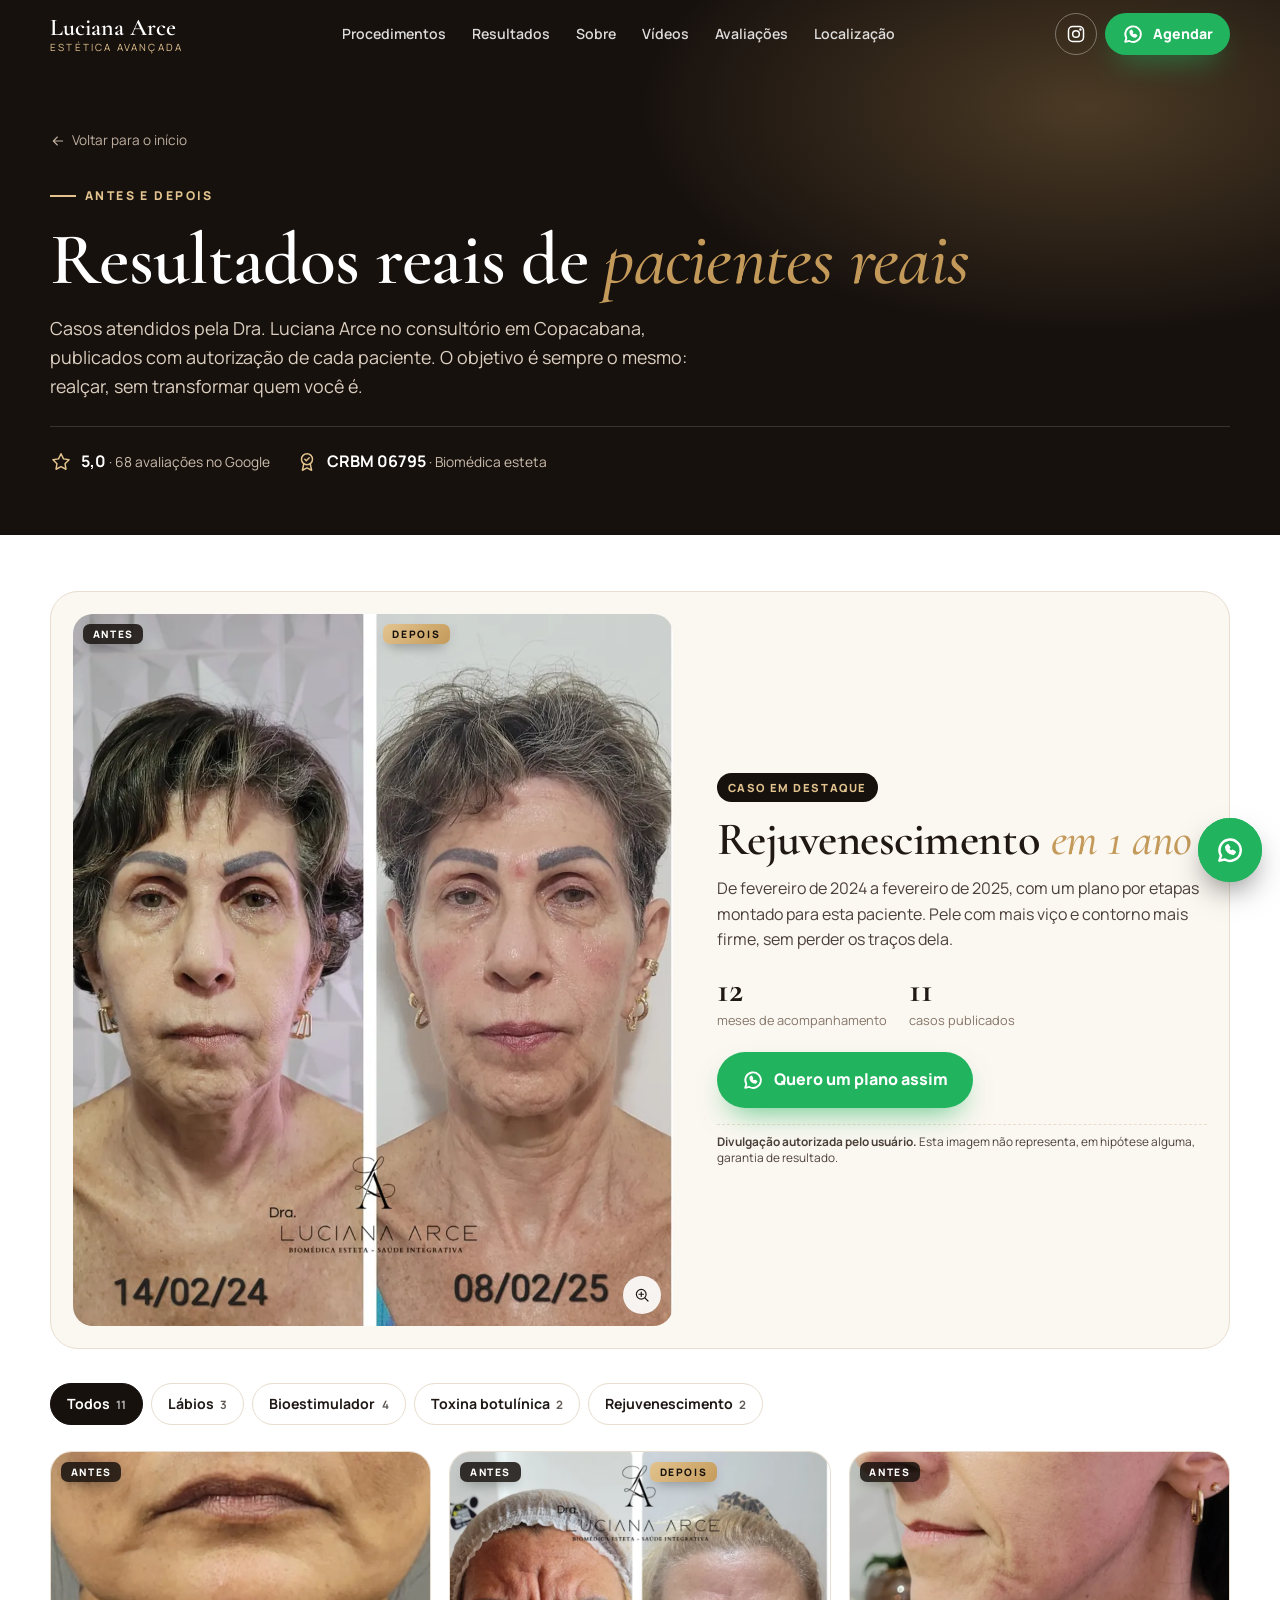
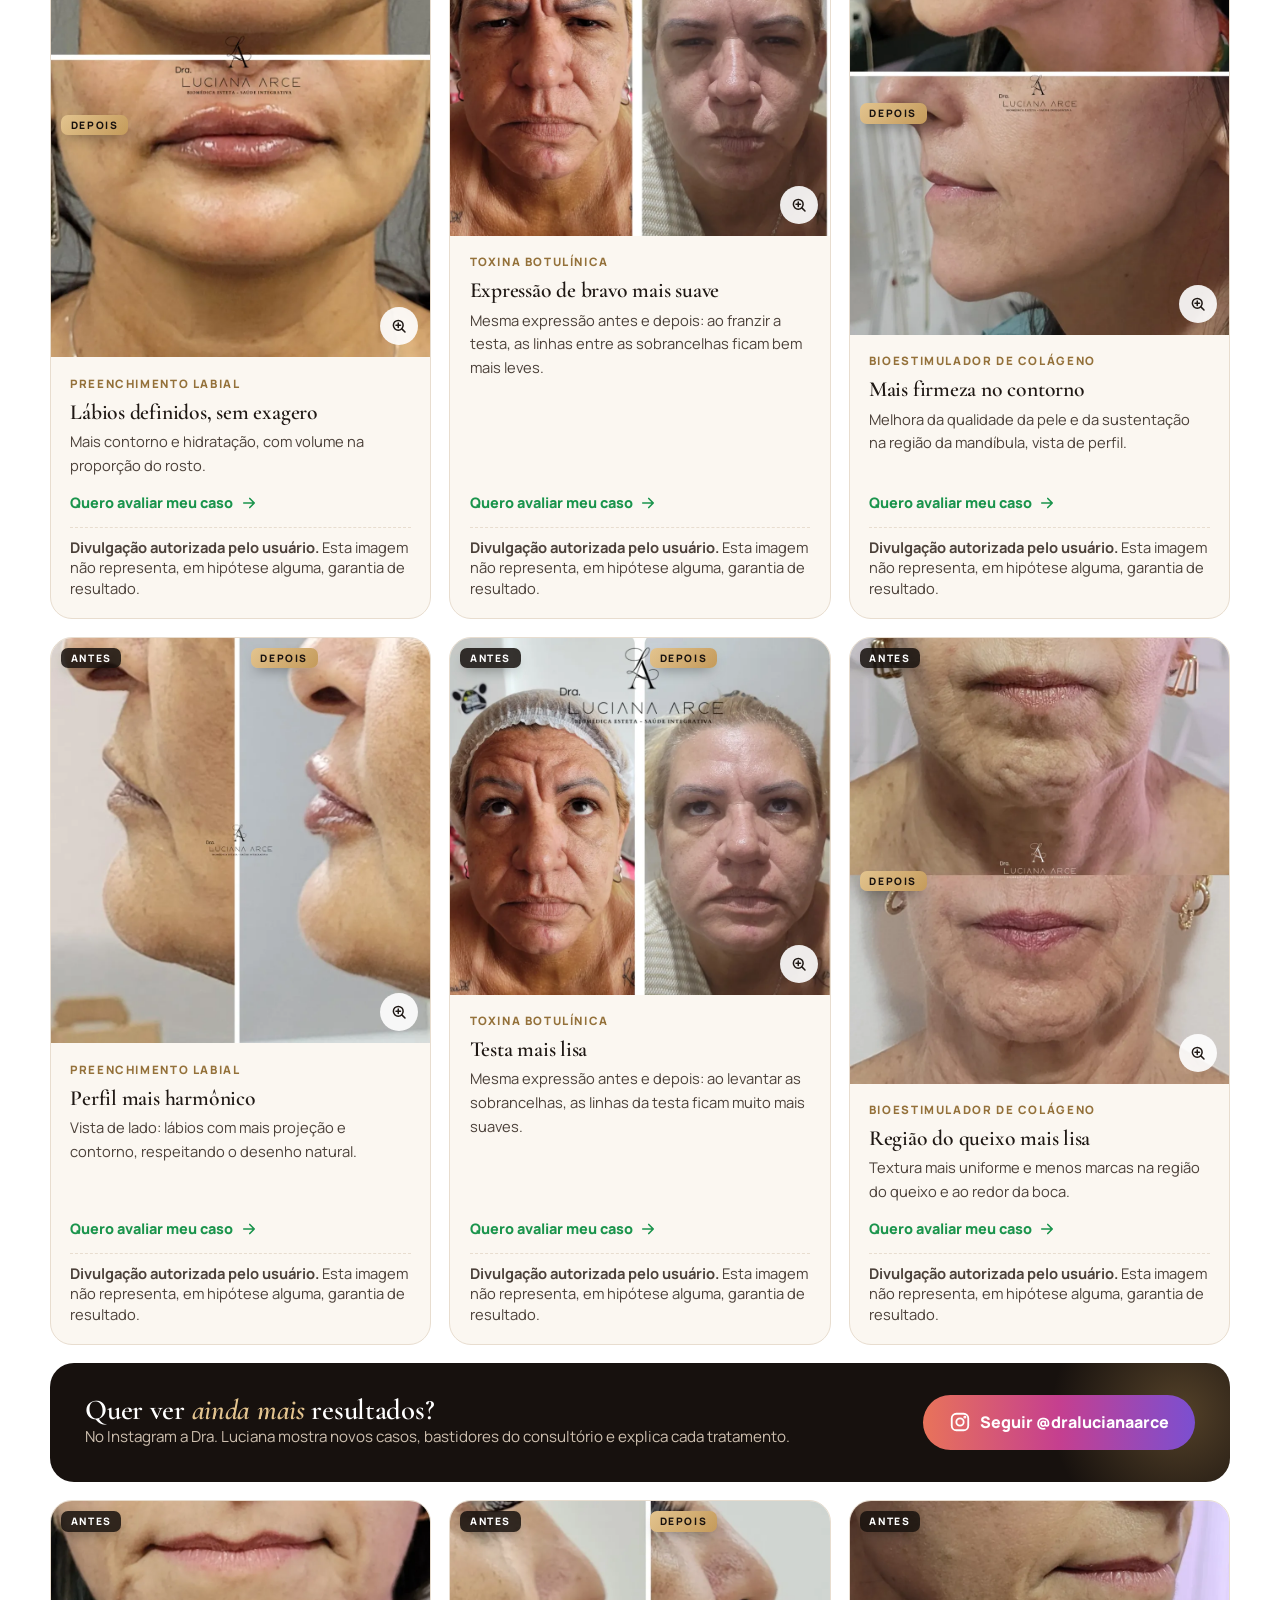
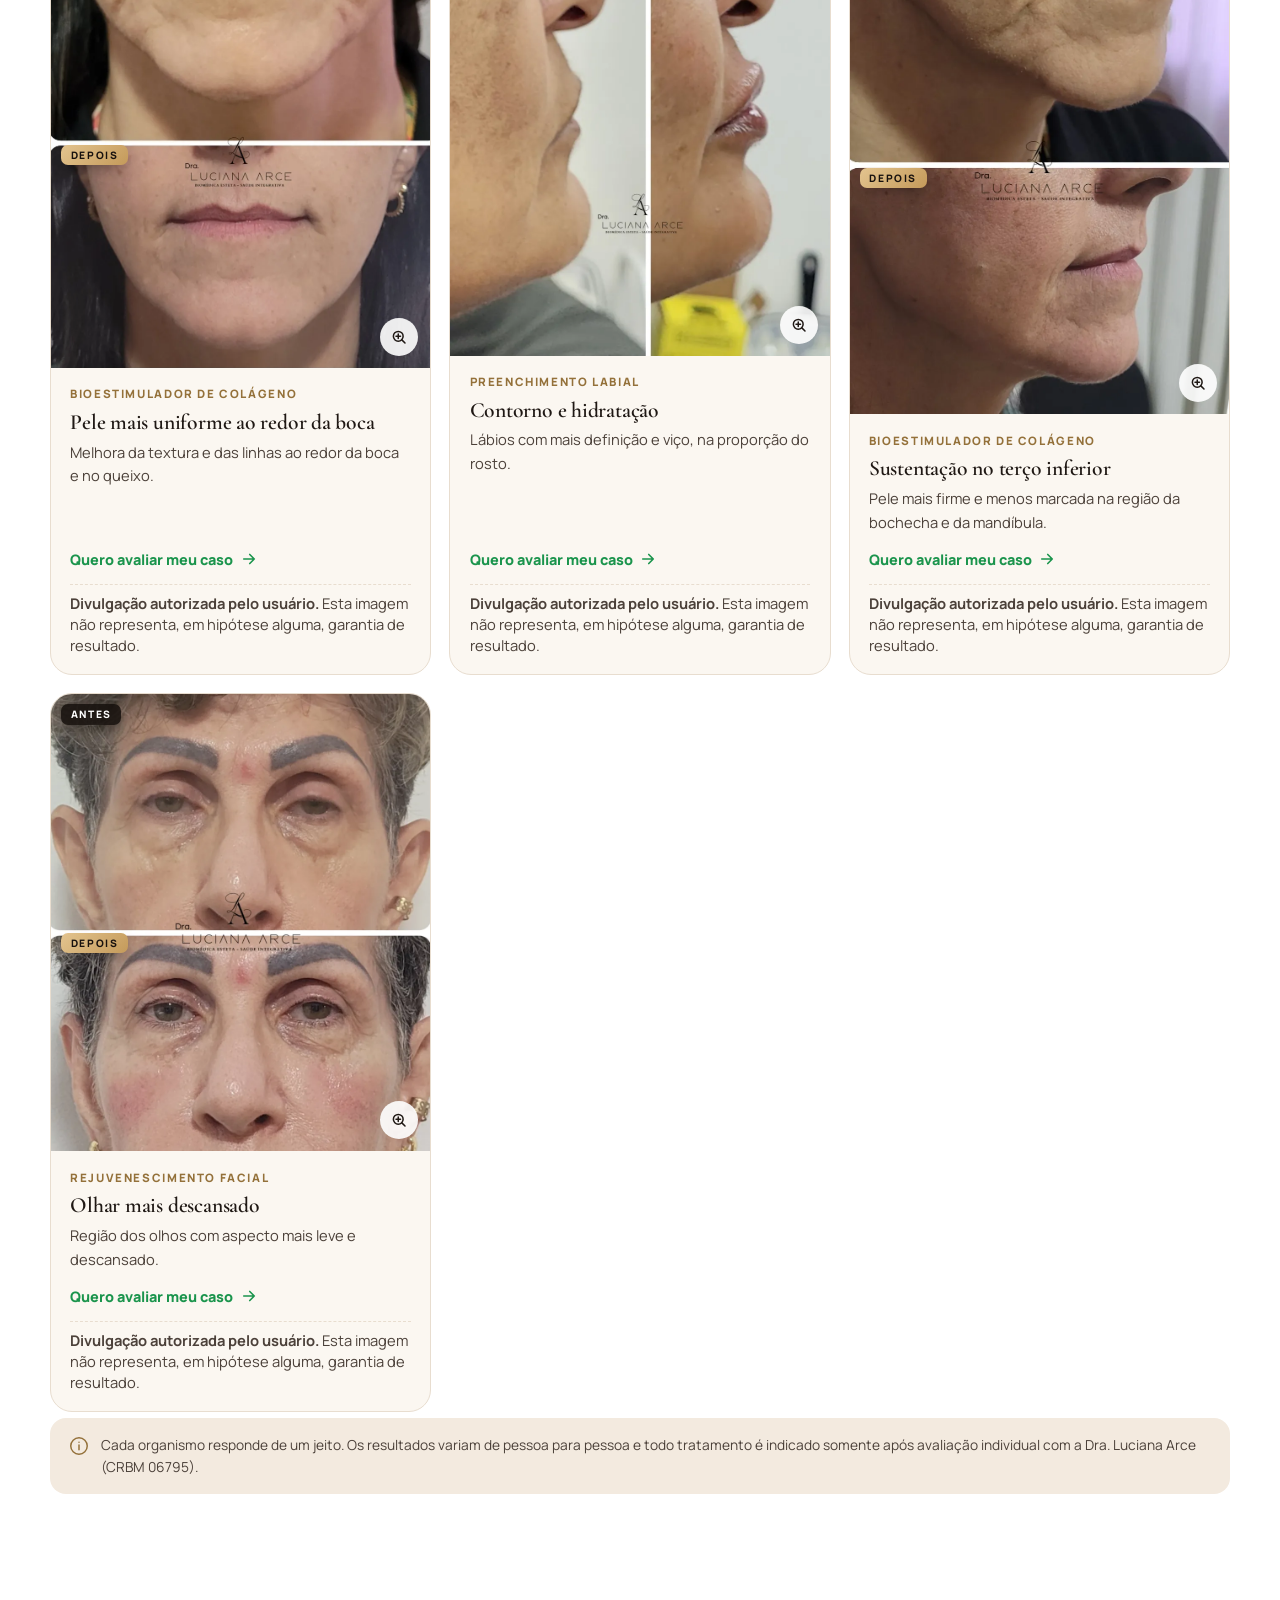
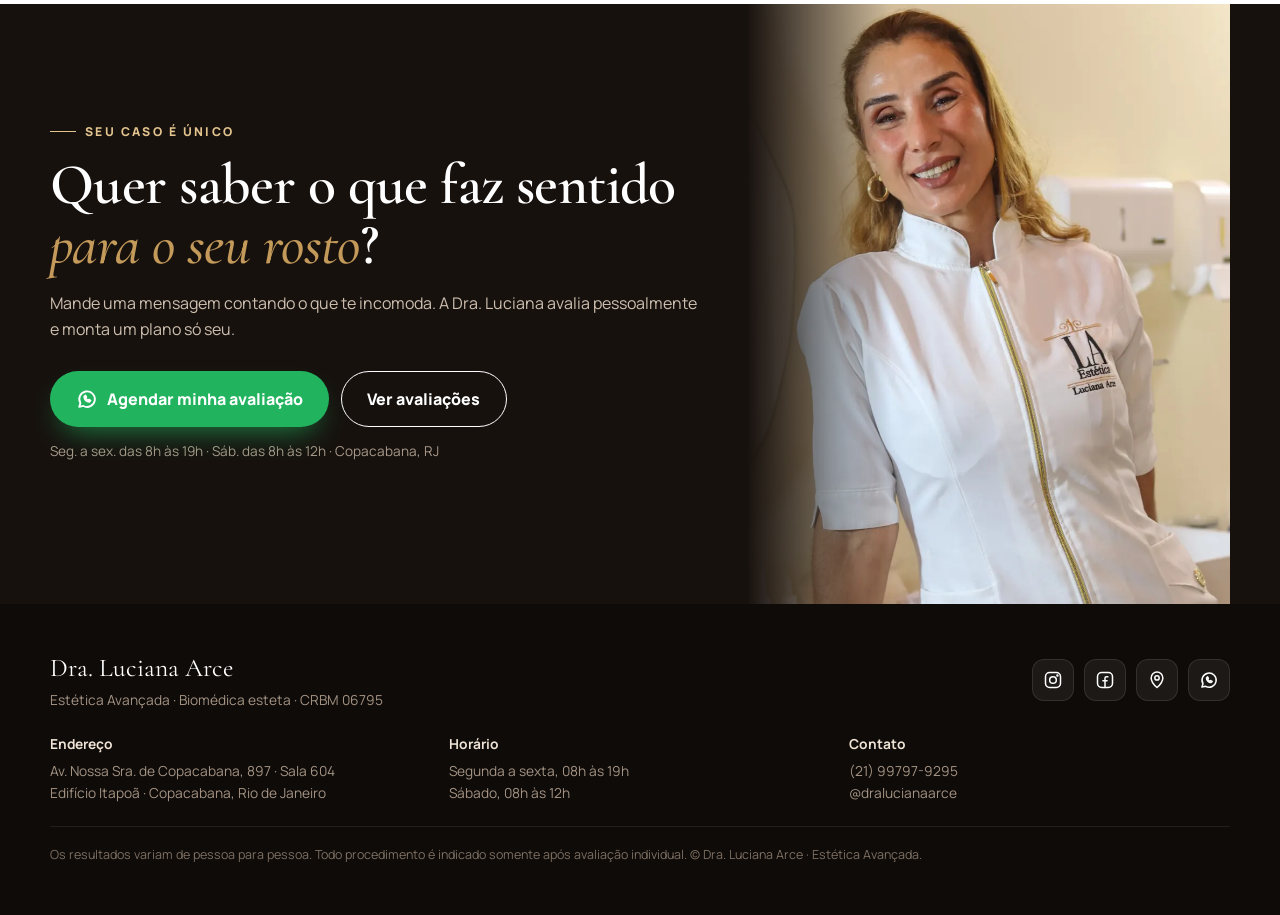
==== commit e388cce1: "11 casos de antes e depois, marcações, carrossel e chamadas do Instagram Co-Authored-By: Claude Opus" ====
--- a/resultados.html
+++ b/resultados.html
@@ -77,7 +77,7 @@
       <a href="index.html#avaliacoes">Avaliações</a>
       <a href="index.html#local">Localização</a>
     </nav>
-    <a class="btn btn-wa wa" data-msg="Olá, Dra. Luciana! Vim pelo site e quero agendar uma avaliação." data-pos="topo" href="#"><svg class="ico"><use href="#i-chat"/></svg>Agendar</a>
+    <div class="top-r"><a class="top-ig" href="https://www.instagram.com/dralucianaarce/" target="_blank" rel="noopener" aria-label="Instagram @dralucianaarce" data-track="instagram-topo"><svg class="ico"><use href="#i-cam"/></svg></a><a class="btn btn-wa wa" data-msg="Olá, Dra. Luciana! Vim pelo site e quero agendar uma avaliação." data-pos="topo" href="#"><svg class="ico"><use href="#i-chat"/></svg>Agendar</a></div>
   </div>
 </header>
 
@@ -97,25 +97,27 @@
 
   <section class="res-sec" style="padding-top:56px">
     <div class="wrap">
+      <div class="feat reveal">
+        <figure class="ba-lr" data-lb="img/resultados/rejuvenescimento-1ano.webp"><img src="img/resultados/rejuvenescimento-1ano.webp" width="900" height="1069" alt="Antes e depois de rejuvenescimento facial em 1 ano" loading="eager"><span class="ba b">Antes</span><span class="ba a">Depois</span><span class="zoom" style="position:absolute;right:12px;bottom:12px;width:38px;height:38px;border-radius:50%;background:rgba(255,255,255,.9);display:grid;place-items:center"><svg class="ico" style="width:18px;height:18px"><use href="#i-zoom"/></svg></span></figure>
+        <div>
+          <span class="tag">Caso em destaque</span>
+          <h2>Rejuvenescimento <em>em 1 ano</em></h2>
+          <p>De fevereiro de 2024 a fevereiro de 2025, com um plano por etapas montado para esta paciente. Pele com mais viço e contorno mais firme, sem perder os traços dela.</p>
+          <div class="feat-stats"><div><b>12</b><span>meses de acompanhamento</span></div><div><b>11</b><span>casos publicados</span></div></div>
+          <a class="btn btn-wa shine wa" data-msg="Olá, Dra. Luciana! Vi o caso de rejuvenescimento em 1 ano no site e quero avaliar o meu caso." data-pos="pg-destaque" href="#"><svg class="ico"><use href="#i-chat"/></svg>Quero um plano assim</a>
+          <p class="disc" style="margin-top:1rem"><b>Divulgação autorizada pelo usuário.</b> Esta imagem não representa, em hipótese alguma, garantia de resultado.</p>
+        </div>
+      </div>
       <div class="chips" role="tablist" aria-label="Filtrar por procedimento">
-        <button class="on" data-f="all">Todos</button>
-        <button data-f="rejuv">Rejuvenescimento</button>
-        <button data-f="bio">Bioestimulador</button>
-        <button data-f="labios">Lábios</button>
+        <button class="on" data-f="all">Todos <b>11</b></button>
+        <button data-f="labios">Lábios <b>3</b></button>
+        <button data-f="bio">Bioestimulador <b>4</b></button>
+        <button data-f="toxina">Toxina botulínica <b>2</b></button>
+        <button data-f="rejuv">Rejuvenescimento <b>2</b></button>
       </div>
       <div class="res-grid">
-        <article class="res-card reveal" data-cat="rejuv">
-          <figure data-lb="img/resultados/rejuvenescimento-1ano.webp"><img src="img/resultados/rejuvenescimento-1ano.webp" width="900" height="1069" alt="Antes e depois de rejuvenescimento facial, fevereiro de 2024 e fevereiro de 2025" loading="lazy"><span class="zoom"><svg class="ico"><use href="#i-zoom"/></svg></span></figure>
-          <div class="body">
-            <span class="proc-name">Rejuvenescimento facial</span>
-            <h3>Plano por etapas em 1 ano</h3>
-            <p>Comparação de fev/2024 a fev/2025. Pele com mais viço e contorno mais firme, mantendo os traços da paciente.</p>
-            <a class="wa" data-msg="Olá, Dra. Luciana! Vi o resultado de rejuvenescimento facial no site e quero avaliar o meu caso." data-pos="pg-rejuvenescimento" href="#">Quero avaliar meu caso <svg class="ico"><use href="#i-arrow"/></svg></a>
-            <p class="disc"><b>Divulgação autorizada pelo usuário.</b> Esta imagem não representa, em hipótese alguma, garantia de resultado.</p>
-          </div>
-        </article>
         <article class="res-card reveal" data-cat="labios">
-          <figure data-lb="img/resultados/labios.webp"><img src="img/resultados/labios.webp" width="900" height="1200" alt="Antes e depois de preenchimento labial" loading="lazy"><span class="zoom"><svg class="ico"><use href="#i-zoom"/></svg></span></figure>
+          <figure class="ba-tb" data-lb="img/resultados/labios.webp"><img src="img/resultados/labios.webp" width="900" height="1200" alt="Antes e depois: preenchimento labial, lábios definidos, sem exagero" loading="lazy"><span class="ba b">Antes</span><span class="ba a">Depois</span><span class="zoom"><svg class="ico"><use href="#i-zoom"/></svg></span></figure>
           <div class="body">
             <span class="proc-name">Preenchimento labial</span>
             <h3>Lábios definidos, sem exagero</h3>
@@ -124,33 +126,97 @@
             <p class="disc"><b>Divulgação autorizada pelo usuário.</b> Esta imagem não representa, em hipótese alguma, garantia de resultado.</p>
           </div>
         </article>
+        <article class="res-card reveal" data-cat="toxina">
+          <figure class="ba-lr" data-lb="img/resultados/toxina-glabela.webp"><img src="img/resultados/toxina-glabela.webp" width="900" height="911" alt="Antes e depois: toxina botulínica, expressão de bravo mais suave" loading="lazy"><span class="ba b">Antes</span><span class="ba a">Depois</span><span class="zoom"><svg class="ico"><use href="#i-zoom"/></svg></span></figure>
+          <div class="body">
+            <span class="proc-name">Toxina botulínica</span>
+            <h3>Expressão de bravo mais suave</h3>
+            <p>Mesma expressão antes e depois: ao franzir a testa, as linhas entre as sobrancelhas ficam bem mais leves.</p>
+            <a class="wa" data-msg="Olá, Dra. Luciana! Vi o resultado de toxina botulínica (botox) no site e quero avaliar o meu caso." data-pos="pg-toxina-glabela" href="#">Quero avaliar meu caso <svg class="ico"><use href="#i-arrow"/></svg></a>
+            <p class="disc"><b>Divulgação autorizada pelo usuário.</b> Esta imagem não representa, em hipótese alguma, garantia de resultado.</p>
+          </div>
+        </article>
         <article class="res-card reveal" data-cat="bio">
-          <figure data-lb="img/resultados/bioestimulador-perfil.webp"><img src="img/resultados/bioestimulador-perfil.webp" width="900" height="1146" alt="Antes e depois de bioestimulador de colágeno, vista de perfil" loading="lazy"><span class="zoom"><svg class="ico"><use href="#i-zoom"/></svg></span></figure>
+          <figure class="ba-tb" data-lb="img/resultados/bioestimulador-perfil.webp"><img src="img/resultados/bioestimulador-perfil.webp" width="900" height="1146" alt="Antes e depois: bioestimulador de colágeno, mais firmeza no contorno" loading="lazy"><span class="ba b">Antes</span><span class="ba a">Depois</span><span class="zoom"><svg class="ico"><use href="#i-zoom"/></svg></span></figure>
           <div class="body">
             <span class="proc-name">Bioestimulador de colágeno</span>
             <h3>Mais firmeza no contorno</h3>
             <p>Melhora da qualidade da pele e da sustentação na região da mandíbula, vista de perfil.</p>
-            <a class="wa" data-msg="Olá, Dra. Luciana! Vi o resultado de bioestimulador de colágeno no site e quero avaliar o meu caso." data-pos="pg-bio-perfil" href="#">Quero avaliar meu caso <svg class="ico"><use href="#i-arrow"/></svg></a>
-            <p class="disc"><b>Divulgação autorizada pelo usuário.</b> Esta imagem não representa, em hipótese alguma, garantia de resultado.</p>
-          </div>
-        </article>
-        <article class="res-card reveal" data-cat="bio rejuv">
-          <figure data-lb="img/resultados/mento-bioestimulador.webp"><img src="img/resultados/mento-bioestimulador.webp" width="900" height="1058" alt="Antes e depois de bioestimulador de colágeno na região do queixo" loading="lazy"><span class="zoom"><svg class="ico"><use href="#i-zoom"/></svg></span></figure>
+            <a class="wa" data-msg="Olá, Dra. Luciana! Vi o resultado de bioestimulador de colágeno no site e quero avaliar o meu caso." data-pos="pg-bioestimulador-perfil" href="#">Quero avaliar meu caso <svg class="ico"><use href="#i-arrow"/></svg></a>
+            <p class="disc"><b>Divulgação autorizada pelo usuário.</b> Esta imagem não representa, em hipótese alguma, garantia de resultado.</p>
+          </div>
+        </article>
+        <article class="res-card reveal" data-cat="labios">
+          <figure class="ba-lr" data-lb="img/resultados/labios-perfil.webp"><img src="img/resultados/labios-perfil.webp" width="900" height="963" alt="Antes e depois: preenchimento labial, perfil mais harmônico" loading="lazy"><span class="ba b">Antes</span><span class="ba a">Depois</span><span class="zoom"><svg class="ico"><use href="#i-zoom"/></svg></span></figure>
+          <div class="body">
+            <span class="proc-name">Preenchimento labial</span>
+            <h3>Perfil mais harmônico</h3>
+            <p>Vista de lado: lábios com mais projeção e contorno, respeitando o desenho natural.</p>
+            <a class="wa" data-msg="Olá, Dra. Luciana! Vi o resultado de preenchimento labial no site e quero avaliar o meu caso." data-pos="pg-labios-perfil" href="#">Quero avaliar meu caso <svg class="ico"><use href="#i-arrow"/></svg></a>
+            <p class="disc"><b>Divulgação autorizada pelo usuário.</b> Esta imagem não representa, em hipótese alguma, garantia de resultado.</p>
+          </div>
+        </article>
+        <article class="res-card reveal" data-cat="toxina">
+          <figure class="ba-lr" data-lb="img/resultados/toxina-testa.webp"><img src="img/resultados/toxina-testa.webp" width="900" height="847" alt="Antes e depois: toxina botulínica, testa mais lisa" loading="lazy"><span class="ba b">Antes</span><span class="ba a">Depois</span><span class="zoom"><svg class="ico"><use href="#i-zoom"/></svg></span></figure>
+          <div class="body">
+            <span class="proc-name">Toxina botulínica</span>
+            <h3>Testa mais lisa</h3>
+            <p>Mesma expressão antes e depois: ao levantar as sobrancelhas, as linhas da testa ficam muito mais suaves.</p>
+            <a class="wa" data-msg="Olá, Dra. Luciana! Vi o resultado de toxina botulínica (botox) no site e quero avaliar o meu caso." data-pos="pg-toxina-testa" href="#">Quero avaliar meu caso <svg class="ico"><use href="#i-arrow"/></svg></a>
+            <p class="disc"><b>Divulgação autorizada pelo usuário.</b> Esta imagem não representa, em hipótese alguma, garantia de resultado.</p>
+          </div>
+        </article>
+        <article class="res-card reveal" data-cat="bio">
+          <figure class="ba-tb" data-lb="img/resultados/mento-bioestimulador.webp"><img src="img/resultados/mento-bioestimulador.webp" width="900" height="1058" alt="Antes e depois: bioestimulador de colágeno, região do queixo mais lisa" loading="lazy"><span class="ba b">Antes</span><span class="ba a">Depois</span><span class="zoom"><svg class="ico"><use href="#i-zoom"/></svg></span></figure>
           <div class="body">
             <span class="proc-name">Bioestimulador de colágeno</span>
             <h3>Região do queixo mais lisa</h3>
             <p>Textura mais uniforme e menos marcas na região do queixo e ao redor da boca.</p>
-            <a class="wa" data-msg="Olá, Dra. Luciana! Vi o resultado de bioestimulador no queixo no site e quero avaliar o meu caso." data-pos="pg-bio-mento" href="#">Quero avaliar meu caso <svg class="ico"><use href="#i-arrow"/></svg></a>
+            <a class="wa" data-msg="Olá, Dra. Luciana! Vi o resultado de bioestimulador de colágeno no site e quero avaliar o meu caso." data-pos="pg-mento-bioestimulador" href="#">Quero avaliar meu caso <svg class="ico"><use href="#i-arrow"/></svg></a>
+            <p class="disc"><b>Divulgação autorizada pelo usuário.</b> Esta imagem não representa, em hipótese alguma, garantia de resultado.</p>
+          </div>
+        </article>
+        <div class="ig-band reveal">
+          <div><h3>Quer ver <em>ainda mais</em> resultados?</h3><p>No Instagram a Dra. Luciana mostra novos casos, bastidores do consultório e explica cada tratamento.</p></div>
+          <a class="btn btn-ig" href="https://www.instagram.com/dralucianaarce/" target="_blank" rel="noopener" data-track="instagram-banda"><svg class="ico"><use href="#i-cam"/></svg>Seguir @dralucianaarce</a>
+        </div>
+        <article class="res-card reveal" data-cat="bio">
+          <figure class="ba-tb" data-lb="img/resultados/bio-frente.webp"><img src="img/resultados/bio-frente.webp" width="900" height="1107" alt="Antes e depois: bioestimulador de colágeno, pele mais uniforme ao redor da boca" loading="lazy"><span class="ba b">Antes</span><span class="ba a">Depois</span><span class="zoom"><svg class="ico"><use href="#i-zoom"/></svg></span></figure>
+          <div class="body">
+            <span class="proc-name">Bioestimulador de colágeno</span>
+            <h3>Pele mais uniforme ao redor da boca</h3>
+            <p>Melhora da textura e das linhas ao redor da boca e no queixo.</p>
+            <a class="wa" data-msg="Olá, Dra. Luciana! Vi o resultado de bioestimulador de colágeno no site e quero avaliar o meu caso." data-pos="pg-bio-frente" href="#">Quero avaliar meu caso <svg class="ico"><use href="#i-arrow"/></svg></a>
+            <p class="disc"><b>Divulgação autorizada pelo usuário.</b> Esta imagem não representa, em hipótese alguma, garantia de resultado.</p>
+          </div>
+        </article>
+        <article class="res-card reveal" data-cat="labios">
+          <figure class="ba-lr" data-lb="img/resultados/labios-perfil-2.webp"><img src="img/resultados/labios-perfil-2.webp" width="900" height="1078" alt="Antes e depois: preenchimento labial, contorno e hidratação" loading="lazy"><span class="ba b">Antes</span><span class="ba a">Depois</span><span class="zoom"><svg class="ico"><use href="#i-zoom"/></svg></span></figure>
+          <div class="body">
+            <span class="proc-name">Preenchimento labial</span>
+            <h3>Contorno e hidratação</h3>
+            <p>Lábios com mais definição e viço, na proporção do rosto.</p>
+            <a class="wa" data-msg="Olá, Dra. Luciana! Vi o resultado de preenchimento labial no site e quero avaliar o meu caso." data-pos="pg-labios-perfil-2" href="#">Quero avaliar meu caso <svg class="ico"><use href="#i-arrow"/></svg></a>
+            <p class="disc"><b>Divulgação autorizada pelo usuário.</b> Esta imagem não representa, em hipótese alguma, garantia de resultado.</p>
+          </div>
+        </article>
+        <article class="res-card reveal" data-cat="bio">
+          <figure class="ba-tb" data-lb="img/resultados/bio-perfil-2.webp"><img src="img/resultados/bio-perfil-2.webp" width="900" height="1217" alt="Antes e depois: bioestimulador de colágeno, sustentação no terço inferior" loading="lazy"><span class="ba b">Antes</span><span class="ba a">Depois</span><span class="zoom"><svg class="ico"><use href="#i-zoom"/></svg></span></figure>
+          <div class="body">
+            <span class="proc-name">Bioestimulador de colágeno</span>
+            <h3>Sustentação no terço inferior</h3>
+            <p>Pele mais firme e menos marcada na região da bochecha e da mandíbula.</p>
+            <a class="wa" data-msg="Olá, Dra. Luciana! Vi o resultado de bioestimulador de colágeno no site e quero avaliar o meu caso." data-pos="pg-bio-perfil-2" href="#">Quero avaliar meu caso <svg class="ico"><use href="#i-arrow"/></svg></a>
             <p class="disc"><b>Divulgação autorizada pelo usuário.</b> Esta imagem não representa, em hipótese alguma, garantia de resultado.</p>
           </div>
         </article>
         <article class="res-card reveal" data-cat="rejuv">
-          <figure data-lb="img/resultados/regiao-olhos.webp"><img src="img/resultados/regiao-olhos.webp" width="900" height="1084" alt="Antes e depois da região dos olhos" loading="lazy"><span class="zoom"><svg class="ico"><use href="#i-zoom"/></svg></span></figure>
+          <figure class="ba-tb" data-lb="img/resultados/regiao-olhos.webp"><img src="img/resultados/regiao-olhos.webp" width="900" height="1084" alt="Antes e depois: rejuvenescimento facial, olhar mais descansado" loading="lazy"><span class="ba b">Antes</span><span class="ba a">Depois</span><span class="zoom"><svg class="ico"><use href="#i-zoom"/></svg></span></figure>
           <div class="body">
             <span class="proc-name">Rejuvenescimento facial</span>
             <h3>Olhar mais descansado</h3>
             <p>Região dos olhos com aspecto mais leve e descansado.</p>
-            <a class="wa" data-msg="Olá, Dra. Luciana! Vi o resultado de rejuvenescimento da região dos olhos no site e quero avaliar o meu caso." data-pos="pg-olhos" href="#">Quero avaliar meu caso <svg class="ico"><use href="#i-arrow"/></svg></a>
+            <a class="wa" data-msg="Olá, Dra. Luciana! Vi o resultado de rejuvenescimento da região dos olhos no site e quero avaliar o meu caso." data-pos="pg-regiao-olhos" href="#">Quero avaliar meu caso <svg class="ico"><use href="#i-arrow"/></svg></a>
             <p class="disc"><b>Divulgação autorizada pelo usuário.</b> Esta imagem não representa, em hipótese alguma, garantia de resultado.</p>
           </div>
         </article>
@@ -257,10 +323,13 @@
     b.addEventListener('click', function(){
       document.querySelectorAll('.chips button').forEach(function(x){ x.classList.remove('on'); });
       b.classList.add('on'); var c = b.getAttribute('data-f');
-      document.querySelectorAll('.res-grid .res-card').forEach(function(card){ card.style.display = (c === 'all' || card.getAttribute('data-cat').indexOf(c) > -1) ? '' : 'none'; });
+      document.querySelectorAll('.res-grid .res-card').forEach(function(card){ card.style.display = (c === 'all' || card.getAttribute('data-cat').indexOf(c) > -1) ? '' : 'none'; }); var band = document.querySelector('.ig-band'); if (band) band.style.display = c === 'all' ? '' : 'none';
       track('result_filter', {cat: c});
     });
   });
+
+  // abre filtrado pelo link (#labios, #bio...)
+  var h = location.hash.replace('#',''); if (h){ var hb = document.querySelector('.chips button[data-f="'+h+'"]'); if (hb){ hb.click(); setTimeout(function(){ document.querySelector('.chips').scrollIntoView({behavior:'smooth'}); }, 300); } }
 
   // animação ao rolar
   var els = document.querySelectorAll('.reveal');
--- a/style.css
+++ b/style.css
@@ -346,3 +346,56 @@
 .crumb:hover{color:#fff}
 @media (min-width:640px){.res-grid{grid-template-columns:repeat(2,1fr)}.res-card{flex-basis:46%}}
 @media (min-width:980px){.res-row{overflow:visible;margin:0;padding:4px 0 18px;display:grid;grid-template-columns:repeat(3,1fr)}.res-grid{grid-template-columns:repeat(3,1fr)}}
+
+/* marcações antes/depois */
+.ba{position:absolute;z-index:2;font-size:.64rem;font-weight:800;letter-spacing:.16em;text-transform:uppercase;padding:.32rem .6rem;border-radius:7px;line-height:1;box-shadow:0 6px 14px -6px rgba(0,0,0,.5)}
+.ba.b{background:rgba(23,17,14,.85);color:#fff;top:10px;left:10px}
+.ba.a{background:linear-gradient(135deg,var(--gold-l),var(--gold));color:var(--espresso)}
+.ba-lr .ba.a{top:10px;left:calc(50% + 10px)}
+.ba-tb .ba.a{top:calc(50% + 10px);left:10px}
+/* carrossel de resultados */
+.res-wrap{position:relative}
+.res-nav{display:none;gap:8px}
+.res-nav button{width:46px;height:46px;border-radius:50%;border:1.5px solid var(--line);background:#fff;cursor:pointer;display:grid;place-items:center;color:var(--ink)}
+.res-nav button:hover{border-color:var(--gold);color:var(--gold-d)}
+.res-nav .ico{width:20px;height:20px;stroke-width:2}
+.res-cats{display:flex;flex-wrap:wrap;gap:8px;margin:0 0 1.4rem}
+.res-cats a{display:inline-flex;align-items:center;gap:.4rem;text-decoration:none;font-size:.85rem;font-weight:700;background:var(--sand);border-radius:999px;padding:.45rem .85rem}
+.res-cats a b{background:var(--espresso);color:#fff;border-radius:999px;font-size:.72rem;padding:.1rem .45rem}
+.res-cats a:hover{background:var(--gold-l)}
+/* links do instagram */
+.ig-link{display:flex;align-items:center;gap:.8rem;text-decoration:none;background:var(--espresso);color:#fff;border-radius:18px;padding:.9rem 1.1rem;margin-top:14px;transition:transform .2s}
+.ig-link:hover{transform:translateY(-2px)}
+.ig-link span:nth-child(2){flex:1;font-size:.95rem;line-height:1.35}
+.ig-link b{color:var(--gold-l)}
+.ig-dot{width:44px;height:44px;flex:none;border-radius:14px;display:grid;place-items:center;background:linear-gradient(135deg,var(--gold-l),var(--gold-d));color:var(--espresso)}
+.ig-dot .ico{width:24px;height:24px;stroke-width:1.8}
+.ig-link .arr{width:20px;height:20px;stroke-width:2;color:var(--gold-l)}
+.top-ig{width:42px;height:42px;border-radius:50%;display:grid;place-items:center;border:1.5px solid rgba(255,255,255,.35);color:#fff;text-decoration:none;margin-right:8px}
+.top-ig:hover{background:rgba(255,255,255,.12)}
+.top-ig .ico{width:20px;height:20px;stroke-width:1.8}
+.top-r{display:flex;align-items:center}
+/* página de resultados */
+.feat{display:grid;gap:26px;align-items:center;background:var(--cream);border:1px solid var(--line);border-radius:28px;padding:16px;margin-bottom:34px}
+.feat figure{position:relative;margin:0;border-radius:20px;overflow:hidden;cursor:zoom-in}
+.feat figure img{width:100%;height:auto}
+.feat .tag{display:inline-block;font-size:.7rem;font-weight:800;letter-spacing:.14em;text-transform:uppercase;background:var(--espresso);color:var(--gold-l);padding:.35rem .7rem;border-radius:999px}
+.feat h2{font-size:clamp(2rem,4vw,2.9rem);margin:.8rem 0}
+.feat p{color:var(--ink-2)}
+.feat-stats{display:flex;gap:22px;margin:1.2rem 0}
+.feat-stats b{display:block;font-family:var(--serif);font-size:2.2rem;line-height:1}
+.feat-stats span{font-size:.8rem;color:var(--muted)}
+.ig-band{grid-column:1/-1;display:grid;gap:16px;align-items:center;background:var(--espresso);color:#fff;border-radius:24px;padding:1.6rem 1.4rem;position:relative;overflow:hidden}
+.ig-band::after{content:"";position:absolute;right:-80px;top:-80px;width:260px;height:260px;border-radius:50%;background:radial-gradient(circle,rgba(196,154,90,.35),transparent 70%)}
+.ig-band h3{font-size:1.8rem;color:#fff}
+.ig-band h3 em{color:var(--gold-l)}
+.ig-band p{color:#cdbfaf;font-size:.95rem}
+.ig-band .btn{justify-self:start;position:relative;z-index:1}
+.chips button b{font-size:.72rem;opacity:.7;margin-left:.2rem}
+@media (min-width:980px){
+  .res-nav{display:flex}
+  .res-row.carousel{display:flex;overflow-x:auto;scroll-snap-type:x mandatory;gap:18px;padding:4px 0 18px}
+  .res-row.carousel .res-card{flex:0 0 calc((100% - 36px)/3)}
+  .feat{grid-template-columns:1.1fr .9fr;padding:22px;gap:44px}
+  .ig-band{grid-template-columns:1fr auto;padding:2rem 2.2rem}
+}
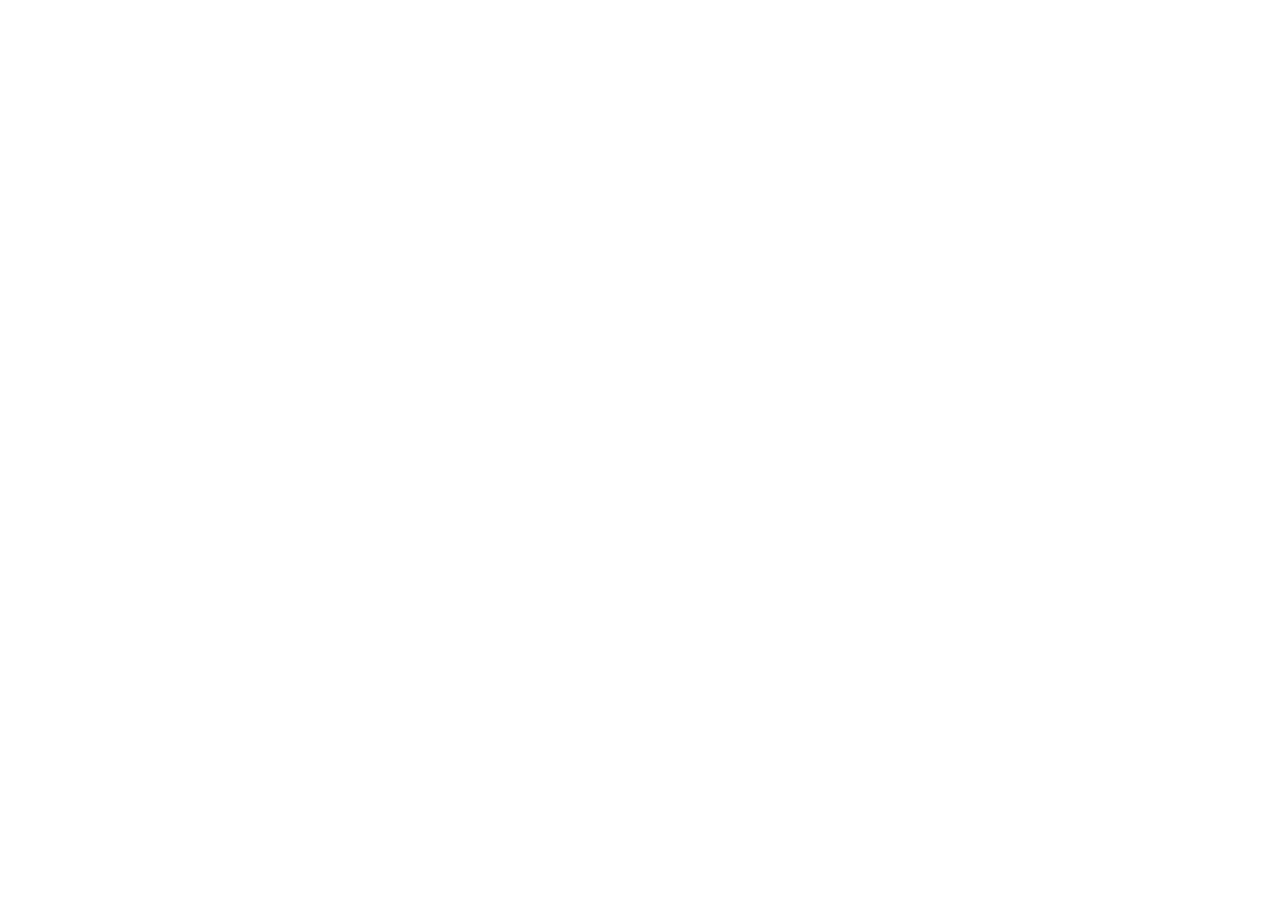
==== commit cc12b08c: "Redireciona para dralucianaarce.github.io Co-Authored-By: Claude Opus 5.5 <noreply@anthropic.com> Cl" ====
--- a/resultados.html
+++ b/resultados.html
@@ -1,343 +1,5 @@
-<!doctype html>
-<html lang="pt-BR">
-<head>
-<meta charset="utf-8">
-<meta name="viewport" content="width=device-width, initial-scale=1, viewport-fit=cover">
-<title>Antes e Depois | Dra. Luciana Arce · Copacabana · CRBM 06795</title>
-<meta name="description" content="Resultados reais de pacientes da Dra. Luciana Arce, biomédica esteta em Copacabana (CRBM 06795): rejuvenescimento facial, preenchimento labial e bioestimulador de colágeno. Divulgação autorizada.">
-<meta name="theme-color" content="#17110e">
-<meta property="og:type" content="website">
-<meta property="og:title" content="Dra. Luciana Arce | Harmonização facial em Copacabana">
-<meta property="og:description" content="Resultado natural, sem exagero. Nota 5,0 no Google com 68 avaliações. Agende pelo WhatsApp.">
-<meta property="og:image" content="https://andressamelogt-stack.github.io/dra-luciana-arce/img/og.jpg">
-<meta property="og:locale" content="pt_BR">
-
-<link rel="preconnect" href="https://fonts.googleapis.com">
-<link rel="preconnect" href="https://fonts.gstatic.com" crossorigin>
-<link href="https://fonts.googleapis.com/css2?family=Cormorant+Garamond:ital,wght@0,500;0,600;0,700;1,500;1,600&family=Manrope:wght@400;500;600;700;800&display=swap" rel="stylesheet">
-
-<!-- Google Ads: preencher AW_ID e AW_LABEL para medir os cliques no WhatsApp como conversão -->
-<script>
-  window.AW_ID = '';      // ex.: 'AW-123456789'
-  window.AW_LABEL = '';   // ex.: 'AbCdEfGhIj'
-  window.dataLayer = window.dataLayer || [];
-  function gtag(){dataLayer.push(arguments);}
-  if (window.AW_ID) {
-    var s = document.createElement('script');
-    s.async = true; s.src = 'https://www.googletagmanager.com/gtag/js?id=' + window.AW_ID;
-    document.head.appendChild(s);
-    gtag('js', new Date()); gtag('config', window.AW_ID);
-  }
-</script>
-
-
-
-<link rel="stylesheet" href="style.css">
-</head>
-<body>
-
-<!-- ícones -->
-<svg width="0" height="0" style="position:absolute" aria-hidden="true">
-  <symbol id="i-chat" viewBox="0 0 24 24"><path d="M3.5 20.5l1.3-4A8.5 8.5 0 1 1 8 19.6z"/><path d="M9 9.5c0 3 2.5 5.5 5.5 5.5l1.3-1.3-1.8-1-1 .8a4 4 0 0 1-2.5-2.5l.8-1-1-1.8z"/></symbol>
-  <symbol id="i-star" viewBox="0 0 24 24"><path d="M12 3l2.7 5.6 6.1.9-4.4 4.3 1 6.1L12 17l-5.4 2.9 1-6.1-4.4-4.3 6.1-.9z"/></symbol>
-  <symbol id="i-badge" viewBox="0 0 24 24"><circle cx="12" cy="9" r="6"/><path d="M8.5 13.8 7 21l5-2.6 5 2.6-1.5-7.2"/><path d="m9.6 9 1.6 1.6 3.2-3.2"/></symbol>
-  <symbol id="i-pin" viewBox="0 0 24 24"><path d="M12 21s-7-6.1-7-11.5A7 7 0 0 1 19 9.5C19 14.9 12 21 12 21z"/><circle cx="12" cy="9.5" r="2.6"/></symbol>
-  <symbol id="i-cam" viewBox="0 0 24 24"><rect x="3" y="3" width="18" height="18" rx="5"/><circle cx="12" cy="12" r="4"/><circle cx="17.3" cy="6.7" r=".6" fill="currentColor"/></symbol>
-  <symbol id="i-face" viewBox="0 0 24 24"><path d="M12 3c-4 0-7 3.2-7 7.6 0 3.2 1.4 6.2 3.6 8.1 1 .9 2.1 1.3 3.4 1.3s2.4-.4 3.4-1.3C17.6 16.8 19 13.8 19 10.6 19 6.2 16 3 12 3z"/><path d="M9 10.5h.01M15 10.5h.01M10 15c1.2.8 2.8.8 4 0"/><path d="M5.2 8.5C7 8 9 6.6 10 4.5"/></symbol>
-  <symbol id="i-lips" viewBox="0 0 24 24"><path d="M2.5 12c2-3.4 4.7-5 6.6-5 1.1 0 2 .6 2.9 1.5.9-.9 1.8-1.5 2.9-1.5 1.9 0 4.6 1.6 6.6 5-2.6 3.3-5.8 5-9.5 5S5.1 15.3 2.5 12z"/><path d="M2.5 12c3 .6 6.2.9 9.5.9s6.5-.3 9.5-.9"/></symbol>
-  <symbol id="i-drop" viewBox="0 0 24 24"><path d="M12 3s6 6.4 6 11a6 6 0 0 1-12 0c0-4.6 6-11 6-11z"/><path d="M9.5 14.5a2.6 2.6 0 0 0 2.5 2.5"/></symbol>
-  <symbol id="i-spark" viewBox="0 0 24 24"><path d="M12 3l1.8 5.2L19 10l-5.2 1.8L12 17l-1.8-5.2L5 10l5.2-1.8z"/><path d="M19 15l.8 2.2L22 18l-2.2.8L19 21l-.8-2.2L16 18l2.2-.8z"/></symbol>
-  <symbol id="i-sun" viewBox="0 0 24 24"><circle cx="12" cy="12" r="4"/><path d="M12 2v2M12 20v2M4.9 4.9l1.4 1.4M17.7 17.7l1.4 1.4M2 12h2M20 12h2M4.9 19.1l1.4-1.4M17.7 6.3l1.4-1.4"/></symbol>
-  <symbol id="i-body" viewBox="0 0 24 24"><path d="M9 3c-.5 3 .5 5 1 7-2 2-3 5-2 11M15 3c.5 3-.5 5-1 7 2 2 3 5 2 11"/><path d="M10 10h4"/></symbol>
-  <symbol id="i-heart" viewBox="0 0 24 24"><path d="M12 20s-7.5-4.4-7.5-10A4.3 4.3 0 0 1 12 7.4 4.3 4.3 0 0 1 19.5 10c0 5.6-7.5 10-7.5 10z"/></symbol>
-  <symbol id="i-shield" viewBox="0 0 24 24"><path d="M12 3l7 3v5.5c0 4.6-3 8.1-7 9.5-4-1.4-7-4.9-7-9.5V6z"/><path d="m9 12 2 2 4-4"/></symbol>
-  <symbol id="i-eye" viewBox="0 0 24 24"><path d="M2.5 12S6 5.5 12 5.5 21.5 12 21.5 12 18 18.5 12 18.5 2.5 12 2.5 12z"/><circle cx="12" cy="12" r="3"/></symbol>
-  <symbol id="i-plan" viewBox="0 0 24 24"><rect x="5" y="3.5" width="14" height="17" rx="2"/><path d="M9 3.5V5h6V3.5M8.5 10h7M8.5 13.5h7M8.5 17h4"/></symbol>
-  <symbol id="i-cal" viewBox="0 0 24 24"><rect x="3.5" y="5" width="17" height="15" rx="2"/><path d="M3.5 9.5h17M8 3v4M16 3v4M8.5 14l2 2 4-4"/></symbol>
-  <symbol id="i-clock" viewBox="0 0 24 24"><circle cx="12" cy="12" r="8.5"/><path d="M12 7.5V12l3 2"/></symbol>
-  <symbol id="i-users" viewBox="0 0 24 24"><circle cx="9" cy="8" r="3.5"/><path d="M2.5 20c.5-3.6 3.2-5.5 6.5-5.5s6 1.9 6.5 5.5"/><path d="M16 4.6a3.5 3.5 0 0 1 0 6.8M18 14.7c2 .7 3.2 2.4 3.5 5.3"/></symbol>
-  <symbol id="i-arrow" viewBox="0 0 24 24"><path d="M5 12h14M13 6l6 6-6 6"/></symbol>
-  <symbol id="i-nav" viewBox="0 0 24 24"><path d="M3 11 21 3l-8 18-2-8z"/></symbol>
-  <symbol id="i-fb" viewBox="0 0 24 24"><rect x="3" y="3" width="18" height="18" rx="5"/><path d="M15.5 8h-1.8c-1 0-1.7.7-1.7 1.7V21M9.5 13h5"/></symbol>
-  <symbol id="i-mail" viewBox="0 0 24 24"><rect x="3" y="5" width="18" height="14" rx="2.5"/><path d="m3.5 7 8.5 6 8.5-6"/></symbol>
-  <symbol id="i-boat" viewBox="0 0 24 24"><path d="M3 16.5l2.5 3.5h13L21 16.5z"/><path d="M12 3v13.5M12 4l6 10H12M12 6.5 7.5 14H12"/></symbol>
-  <symbol id="i-zoom" viewBox="0 0 24 24"><circle cx="11" cy="11" r="6.5"/><path d="m20 20-4.2-4.2M11 8v6M8 11h6"/></symbol>
-  <symbol id="i-info" viewBox="0 0 24 24"><circle cx="12" cy="12" r="9"/><path d="M12 11v5M12 8h.01"/></symbol>
-  <symbol id="pin-color" viewBox="0 0 24 32"><defs><linearGradient id="pg" x1="0" y1="0" x2="1" y2="1"><stop offset="0" stop-color="#ff7a63"/><stop offset="1" stop-color="#d93025"/></linearGradient></defs><path fill="url(#pg)" d="M12 0C5.4 0 0 5.2 0 11.7 0 20.4 12 32 12 32s12-11.6 12-20.3C24 5.2 18.6 0 12 0z"/><circle cx="12" cy="11.5" r="4.6" fill="#fff"/></symbol>
-</svg>
-
-<header class="top" id="top">
-  <div class="wrap">
-    <a class="brand" href="index.html" aria-label="Dra. Luciana Arce, início"><b>Luciana Arce</b><span>Estética Avançada</span></a>
-    <nav class="nav" aria-label="Seções">
-      <a href="index.html#procedimentos">Procedimentos</a>
-      <a href="index.html#resultados">Resultados</a>
-      <a href="index.html#sobre">Sobre</a>
-      <a href="index.html#videos">Vídeos</a>
-      <a href="index.html#avaliacoes">Avaliações</a>
-      <a href="index.html#local">Localização</a>
-    </nav>
-    <div class="top-r"><a class="top-ig" href="https://www.instagram.com/dralucianaarce/" target="_blank" rel="noopener" aria-label="Instagram @dralucianaarce" data-track="instagram-topo"><svg class="ico"><use href="#i-cam"/></svg></a><a class="btn btn-wa wa" data-msg="Olá, Dra. Luciana! Vim pelo site e quero agendar uma avaliação." data-pos="topo" href="#"><svg class="ico"><use href="#i-chat"/></svg>Agendar</a></div>
-  </div>
-</header>
-
-<main>
-  <section class="page-hero">
-    <div class="wrap">
-      <a class="crumb" href="index.html"><svg class="ico" style="width:16px;height:16px;transform:rotate(180deg)"><use href="#i-arrow"/></svg>Voltar para o início</a>
-      <div style="margin-top:1.4rem"><span class="eyebrow">Antes e depois</span></div>
-      <h1>Resultados reais de <em>pacientes reais</em></h1>
-      <p class="lead">Casos atendidos pela Dra. Luciana Arce no consultório em Copacabana, publicados com autorização de cada paciente. O objetivo é sempre o mesmo: realçar, sem transformar quem você é.</p>
-      <div class="proof" style="margin-top:1.6rem">
-        <div><svg class="ico"><use href="#i-star"/></svg><span><b>5,0</b> · 68 avaliações no Google</span></div>
-        <div><svg class="ico"><use href="#i-badge"/></svg><span><b>CRBM 06795</b> · Biomédica esteta</span></div>
-      </div>
-    </div>
-  </section>
-
-  <section class="res-sec" style="padding-top:56px">
-    <div class="wrap">
-      <div class="feat reveal">
-        <figure class="ba-lr" data-lb="img/resultados/rejuvenescimento-1ano.webp"><img src="img/resultados/rejuvenescimento-1ano.webp" width="900" height="1069" alt="Antes e depois de rejuvenescimento facial em 1 ano" loading="eager"><span class="ba b">Antes</span><span class="ba a">Depois</span><span class="zoom" style="position:absolute;right:12px;bottom:12px;width:38px;height:38px;border-radius:50%;background:rgba(255,255,255,.9);display:grid;place-items:center"><svg class="ico" style="width:18px;height:18px"><use href="#i-zoom"/></svg></span></figure>
-        <div>
-          <span class="tag">Caso em destaque</span>
-          <h2>Rejuvenescimento <em>em 1 ano</em></h2>
-          <p>De fevereiro de 2024 a fevereiro de 2025, com um plano por etapas montado para esta paciente. Pele com mais viço e contorno mais firme, sem perder os traços dela.</p>
-          <div class="feat-stats"><div><b>12</b><span>meses de acompanhamento</span></div><div><b>11</b><span>casos publicados</span></div></div>
-          <a class="btn btn-wa shine wa" data-msg="Olá, Dra. Luciana! Vi o caso de rejuvenescimento em 1 ano no site e quero avaliar o meu caso." data-pos="pg-destaque" href="#"><svg class="ico"><use href="#i-chat"/></svg>Quero um plano assim</a>
-          <p class="disc" style="margin-top:1rem"><b>Divulgação autorizada pelo usuário.</b> Esta imagem não representa, em hipótese alguma, garantia de resultado.</p>
-        </div>
-      </div>
-      <div class="chips" role="tablist" aria-label="Filtrar por procedimento">
-        <button class="on" data-f="all">Todos <b>11</b></button>
-        <button data-f="labios">Lábios <b>3</b></button>
-        <button data-f="bio">Bioestimulador <b>4</b></button>
-        <button data-f="toxina">Toxina botulínica <b>2</b></button>
-        <button data-f="rejuv">Rejuvenescimento <b>2</b></button>
-      </div>
-      <div class="res-grid">
-        <article class="res-card reveal" data-cat="labios">
-          <figure class="ba-tb" data-lb="img/resultados/labios.webp"><img src="img/resultados/labios.webp" width="900" height="1200" alt="Antes e depois: preenchimento labial, lábios definidos, sem exagero" loading="lazy"><span class="ba b">Antes</span><span class="ba a">Depois</span><span class="zoom"><svg class="ico"><use href="#i-zoom"/></svg></span></figure>
-          <div class="body">
-            <span class="proc-name">Preenchimento labial</span>
-            <h3>Lábios definidos, sem exagero</h3>
-            <p>Mais contorno e hidratação, com volume na proporção do rosto.</p>
-            <a class="wa" data-msg="Olá, Dra. Luciana! Vi o resultado de preenchimento labial no site e quero avaliar o meu caso." data-pos="pg-labios" href="#">Quero avaliar meu caso <svg class="ico"><use href="#i-arrow"/></svg></a>
-            <p class="disc"><b>Divulgação autorizada pelo usuário.</b> Esta imagem não representa, em hipótese alguma, garantia de resultado.</p>
-          </div>
-        </article>
-        <article class="res-card reveal" data-cat="toxina">
-          <figure class="ba-lr" data-lb="img/resultados/toxina-glabela.webp"><img src="img/resultados/toxina-glabela.webp" width="900" height="911" alt="Antes e depois: toxina botulínica, expressão de bravo mais suave" loading="lazy"><span class="ba b">Antes</span><span class="ba a">Depois</span><span class="zoom"><svg class="ico"><use href="#i-zoom"/></svg></span></figure>
-          <div class="body">
-            <span class="proc-name">Toxina botulínica</span>
-            <h3>Expressão de bravo mais suave</h3>
-            <p>Mesma expressão antes e depois: ao franzir a testa, as linhas entre as sobrancelhas ficam bem mais leves.</p>
-            <a class="wa" data-msg="Olá, Dra. Luciana! Vi o resultado de toxina botulínica (botox) no site e quero avaliar o meu caso." data-pos="pg-toxina-glabela" href="#">Quero avaliar meu caso <svg class="ico"><use href="#i-arrow"/></svg></a>
-            <p class="disc"><b>Divulgação autorizada pelo usuário.</b> Esta imagem não representa, em hipótese alguma, garantia de resultado.</p>
-          </div>
-        </article>
-        <article class="res-card reveal" data-cat="bio">
-          <figure class="ba-tb" data-lb="img/resultados/bioestimulador-perfil.webp"><img src="img/resultados/bioestimulador-perfil.webp" width="900" height="1146" alt="Antes e depois: bioestimulador de colágeno, mais firmeza no contorno" loading="lazy"><span class="ba b">Antes</span><span class="ba a">Depois</span><span class="zoom"><svg class="ico"><use href="#i-zoom"/></svg></span></figure>
-          <div class="body">
-            <span class="proc-name">Bioestimulador de colágeno</span>
-            <h3>Mais firmeza no contorno</h3>
-            <p>Melhora da qualidade da pele e da sustentação na região da mandíbula, vista de perfil.</p>
-            <a class="wa" data-msg="Olá, Dra. Luciana! Vi o resultado de bioestimulador de colágeno no site e quero avaliar o meu caso." data-pos="pg-bioestimulador-perfil" href="#">Quero avaliar meu caso <svg class="ico"><use href="#i-arrow"/></svg></a>
-            <p class="disc"><b>Divulgação autorizada pelo usuário.</b> Esta imagem não representa, em hipótese alguma, garantia de resultado.</p>
-          </div>
-        </article>
-        <article class="res-card reveal" data-cat="labios">
-          <figure class="ba-lr" data-lb="img/resultados/labios-perfil.webp"><img src="img/resultados/labios-perfil.webp" width="900" height="963" alt="Antes e depois: preenchimento labial, perfil mais harmônico" loading="lazy"><span class="ba b">Antes</span><span class="ba a">Depois</span><span class="zoom"><svg class="ico"><use href="#i-zoom"/></svg></span></figure>
-          <div class="body">
-            <span class="proc-name">Preenchimento labial</span>
-            <h3>Perfil mais harmônico</h3>
-            <p>Vista de lado: lábios com mais projeção e contorno, respeitando o desenho natural.</p>
-            <a class="wa" data-msg="Olá, Dra. Luciana! Vi o resultado de preenchimento labial no site e quero avaliar o meu caso." data-pos="pg-labios-perfil" href="#">Quero avaliar meu caso <svg class="ico"><use href="#i-arrow"/></svg></a>
-            <p class="disc"><b>Divulgação autorizada pelo usuário.</b> Esta imagem não representa, em hipótese alguma, garantia de resultado.</p>
-          </div>
-        </article>
-        <article class="res-card reveal" data-cat="toxina">
-          <figure class="ba-lr" data-lb="img/resultados/toxina-testa.webp"><img src="img/resultados/toxina-testa.webp" width="900" height="847" alt="Antes e depois: toxina botulínica, testa mais lisa" loading="lazy"><span class="ba b">Antes</span><span class="ba a">Depois</span><span class="zoom"><svg class="ico"><use href="#i-zoom"/></svg></span></figure>
-          <div class="body">
-            <span class="proc-name">Toxina botulínica</span>
-            <h3>Testa mais lisa</h3>
-            <p>Mesma expressão antes e depois: ao levantar as sobrancelhas, as linhas da testa ficam muito mais suaves.</p>
-            <a class="wa" data-msg="Olá, Dra. Luciana! Vi o resultado de toxina botulínica (botox) no site e quero avaliar o meu caso." data-pos="pg-toxina-testa" href="#">Quero avaliar meu caso <svg class="ico"><use href="#i-arrow"/></svg></a>
-            <p class="disc"><b>Divulgação autorizada pelo usuário.</b> Esta imagem não representa, em hipótese alguma, garantia de resultado.</p>
-          </div>
-        </article>
-        <article class="res-card reveal" data-cat="bio">
-          <figure class="ba-tb" data-lb="img/resultados/mento-bioestimulador.webp"><img src="img/resultados/mento-bioestimulador.webp" width="900" height="1058" alt="Antes e depois: bioestimulador de colágeno, região do queixo mais lisa" loading="lazy"><span class="ba b">Antes</span><span class="ba a">Depois</span><span class="zoom"><svg class="ico"><use href="#i-zoom"/></svg></span></figure>
-          <div class="body">
-            <span class="proc-name">Bioestimulador de colágeno</span>
-            <h3>Região do queixo mais lisa</h3>
-            <p>Textura mais uniforme e menos marcas na região do queixo e ao redor da boca.</p>
-            <a class="wa" data-msg="Olá, Dra. Luciana! Vi o resultado de bioestimulador de colágeno no site e quero avaliar o meu caso." data-pos="pg-mento-bioestimulador" href="#">Quero avaliar meu caso <svg class="ico"><use href="#i-arrow"/></svg></a>
-            <p class="disc"><b>Divulgação autorizada pelo usuário.</b> Esta imagem não representa, em hipótese alguma, garantia de resultado.</p>
-          </div>
-        </article>
-        <div class="ig-band reveal">
-          <div><h3>Quer ver <em>ainda mais</em> resultados?</h3><p>No Instagram a Dra. Luciana mostra novos casos, bastidores do consultório e explica cada tratamento.</p></div>
-          <a class="btn btn-ig" href="https://www.instagram.com/dralucianaarce/" target="_blank" rel="noopener" data-track="instagram-banda"><svg class="ico"><use href="#i-cam"/></svg>Seguir @dralucianaarce</a>
-        </div>
-        <article class="res-card reveal" data-cat="bio">
-          <figure class="ba-tb" data-lb="img/resultados/bio-frente.webp"><img src="img/resultados/bio-frente.webp" width="900" height="1107" alt="Antes e depois: bioestimulador de colágeno, pele mais uniforme ao redor da boca" loading="lazy"><span class="ba b">Antes</span><span class="ba a">Depois</span><span class="zoom"><svg class="ico"><use href="#i-zoom"/></svg></span></figure>
-          <div class="body">
-            <span class="proc-name">Bioestimulador de colágeno</span>
-            <h3>Pele mais uniforme ao redor da boca</h3>
-            <p>Melhora da textura e das linhas ao redor da boca e no queixo.</p>
-            <a class="wa" data-msg="Olá, Dra. Luciana! Vi o resultado de bioestimulador de colágeno no site e quero avaliar o meu caso." data-pos="pg-bio-frente" href="#">Quero avaliar meu caso <svg class="ico"><use href="#i-arrow"/></svg></a>
-            <p class="disc"><b>Divulgação autorizada pelo usuário.</b> Esta imagem não representa, em hipótese alguma, garantia de resultado.</p>
-          </div>
-        </article>
-        <article class="res-card reveal" data-cat="labios">
-          <figure class="ba-lr" data-lb="img/resultados/labios-perfil-2.webp"><img src="img/resultados/labios-perfil-2.webp" width="900" height="1078" alt="Antes e depois: preenchimento labial, contorno e hidratação" loading="lazy"><span class="ba b">Antes</span><span class="ba a">Depois</span><span class="zoom"><svg class="ico"><use href="#i-zoom"/></svg></span></figure>
-          <div class="body">
-            <span class="proc-name">Preenchimento labial</span>
-            <h3>Contorno e hidratação</h3>
-            <p>Lábios com mais definição e viço, na proporção do rosto.</p>
-            <a class="wa" data-msg="Olá, Dra. Luciana! Vi o resultado de preenchimento labial no site e quero avaliar o meu caso." data-pos="pg-labios-perfil-2" href="#">Quero avaliar meu caso <svg class="ico"><use href="#i-arrow"/></svg></a>
-            <p class="disc"><b>Divulgação autorizada pelo usuário.</b> Esta imagem não representa, em hipótese alguma, garantia de resultado.</p>
-          </div>
-        </article>
-        <article class="res-card reveal" data-cat="bio">
-          <figure class="ba-tb" data-lb="img/resultados/bio-perfil-2.webp"><img src="img/resultados/bio-perfil-2.webp" width="900" height="1217" alt="Antes e depois: bioestimulador de colágeno, sustentação no terço inferior" loading="lazy"><span class="ba b">Antes</span><span class="ba a">Depois</span><span class="zoom"><svg class="ico"><use href="#i-zoom"/></svg></span></figure>
-          <div class="body">
-            <span class="proc-name">Bioestimulador de colágeno</span>
-            <h3>Sustentação no terço inferior</h3>
-            <p>Pele mais firme e menos marcada na região da bochecha e da mandíbula.</p>
-            <a class="wa" data-msg="Olá, Dra. Luciana! Vi o resultado de bioestimulador de colágeno no site e quero avaliar o meu caso." data-pos="pg-bio-perfil-2" href="#">Quero avaliar meu caso <svg class="ico"><use href="#i-arrow"/></svg></a>
-            <p class="disc"><b>Divulgação autorizada pelo usuário.</b> Esta imagem não representa, em hipótese alguma, garantia de resultado.</p>
-          </div>
-        </article>
-        <article class="res-card reveal" data-cat="rejuv">
-          <figure class="ba-tb" data-lb="img/resultados/regiao-olhos.webp"><img src="img/resultados/regiao-olhos.webp" width="900" height="1084" alt="Antes e depois: rejuvenescimento facial, olhar mais descansado" loading="lazy"><span class="ba b">Antes</span><span class="ba a">Depois</span><span class="zoom"><svg class="ico"><use href="#i-zoom"/></svg></span></figure>
-          <div class="body">
-            <span class="proc-name">Rejuvenescimento facial</span>
-            <h3>Olhar mais descansado</h3>
-            <p>Região dos olhos com aspecto mais leve e descansado.</p>
-            <a class="wa" data-msg="Olá, Dra. Luciana! Vi o resultado de rejuvenescimento da região dos olhos no site e quero avaliar o meu caso." data-pos="pg-regiao-olhos" href="#">Quero avaliar meu caso <svg class="ico"><use href="#i-arrow"/></svg></a>
-            <p class="disc"><b>Divulgação autorizada pelo usuário.</b> Esta imagem não representa, em hipótese alguma, garantia de resultado.</p>
-          </div>
-        </article>
-      </div>
-      <div class="res-note reveal"><svg class="ico"><use href="#i-info"/></svg><span>Cada organismo responde de um jeito. Os resultados variam de pessoa para pessoa e todo tratamento é indicado somente após avaliação individual com a Dra. Luciana Arce (CRBM 06795).</span></div>
-    </div>
-  </section>
-
-  <section class="final">
-    <div class="wrap">
-      <div class="txt reveal">
-        <span class="eyebrow">Seu caso é único</span>
-        <h2>Quer saber o que faz sentido <em>para o seu rosto</em>?</h2>
-        <p>Mande uma mensagem contando o que te incomoda. A Dra. Luciana avalia pessoalmente e monta um plano só seu.</p>
-        <div class="hero-ctas">
-          <a class="btn btn-wa shine wa" data-msg="Olá, Dra. Luciana! Vi os resultados no site e quero agendar minha avaliação." data-pos="pg-final" href="#"><svg class="ico"><use href="#i-chat"/></svg>Agendar minha avaliação</a>
-          <a class="btn btn-line" style="color:#fff" href="index.html#avaliacoes">Ver avaliações</a>
-        </div>
-        <p class="micro">Seg. a sex. das 8h às 19h · Sáb. das 8h às 12h · Copacabana, RJ</p>
-      </div>
-      <div class="final-photo"><img src="img/hero.webp" alt="Dra. Luciana Arce sorrindo em seu consultório" loading="lazy"></div>
-    </div>
-  </section>
-</main>
-
-<footer>
-  <div class="wrap">
-    <div style="display:flex;flex-wrap:wrap;justify-content:space-between;gap:18px;align-items:center">
-      <div><div class="fb">Dra. Luciana Arce</div><span>Estética Avançada · Biomédica esteta · CRBM 06795</span></div>
-      <div class="socials">
-        <a href="https://www.instagram.com/dralucianaarce/" target="_blank" rel="noopener" aria-label="Instagram"><svg class="ico"><use href="#i-cam"/></svg></a>
-        <a href="https://www.facebook.com/lucianaarceestetica" target="_blank" rel="noopener" aria-label="Facebook"><svg class="ico"><use href="#i-fb"/></svg></a>
-        <a href="https://g.page/Luarce" target="_blank" rel="noopener" aria-label="Google Maps"><svg class="ico"><use href="#i-pin"/></svg></a>
-        <a class="wa" data-msg="Olá, Dra. Luciana! Vim pelo site." data-pos="rodape-icone" href="#" aria-label="WhatsApp"><svg class="ico"><use href="#i-chat"/></svg></a>
-      </div>
-    </div>
-    <div class="fcols">
-      <div><b>Endereço</b>Av. Nossa Sra. de Copacabana, 897 · Sala 604<br>Edifício Itapoã · Copacabana, Rio de Janeiro</div>
-      <div><b>Horário</b>Segunda a sexta, 08h às 19h<br>Sábado, 08h às 12h</div>
-      <div><b>Contato</b><a class="wa" data-msg="Olá, Dra. Luciana! Vim pelo site." data-pos="rodape" href="#">(21) 99797-9295</a><br><a href="https://www.instagram.com/dralucianaarce/" target="_blank" rel="noopener">@dralucianaarce</a></div>
-    </div>
-    <div class="legal">Os resultados variam de pessoa para pessoa. Todo procedimento é indicado somente após avaliação individual. © Dra. Luciana Arce · Estética Avançada.</div>
-  </div>
-</footer>
-
-<a class="float-wa wa" data-msg="Olá, Dra. Luciana! Vim pelo site e quero agendar uma avaliação." data-pos="flutuante" href="#" aria-label="Falar no WhatsApp"><svg class="ico"><use href="#i-chat"/></svg></a>
-<div class="mbar" id="mbar">
-  <a class="btn btn-wa wa" data-msg="Olá, Dra. Luciana! Vim pelo site e quero agendar uma avaliação." data-pos="barra-mobile" href="#"><svg class="ico"><use href="#i-chat"/></svg>Agendar avaliação</a>
-  <a class="btn btn-line" href="https://g.page/Luarce" target="_blank" rel="noopener" aria-label="Abrir no Google Maps" data-track="maps-mobile"><svg class="ico" style="width:22px;height:22px"><use href="#i-pin"/></svg></a>
-</div>
-
-<div class="lb" id="lb" role="dialog" aria-modal="true" aria-label="Imagem ampliada"><button class="x" id="lbx" aria-label="Fechar">×</button><div><img id="lbi" alt=""><p class="cap">Divulgação autorizada pelo usuário. Esta imagem não representa, em hipótese alguma, garantia de resultado.</p></div></div>
-
-<script>
-(function(){
-  var PHONE = '5521997979295';
-  var qs = new URLSearchParams(location.search);
-  var src = qs.get('utm_source') || (qs.get('gclid') ? 'google' : '');
-  function track(name, params){ try{ gtag('event', name, params||{}); }catch(e){} }
-
-  document.querySelectorAll('a.wa').forEach(function(a){
-    var msg = a.getAttribute('data-msg') || 'Olá, Dra. Luciana!';
-    a.href = 'https://wa.me/' + PHONE + '?text=' + encodeURIComponent(msg);
-    a.target = '_blank'; a.rel = 'noopener';
-    a.addEventListener('click', function(){
-      if (window.AW_ID && window.AW_LABEL) track('conversion', {send_to: window.AW_ID + '/' + window.AW_LABEL});
-      track('whatsapp_click', {position: a.getAttribute('data-pos') || '', source: src});
-    });
-  });
-  document.querySelectorAll('[data-track]').forEach(function(a){
-    a.addEventListener('click', function(){ track('outbound_click', {target: a.getAttribute('data-track')}); });
-  });
-
-  // topo sólido + barra mobile
-  var top = document.getElementById('top'), mbar = document.getElementById('mbar');
-  function onScroll(){ var y = window.scrollY; top.classList.toggle('solid', y > 40); mbar.classList.toggle('on', y > 520); }
-  window.addEventListener('scroll', onScroll, {passive:true}); onScroll();
-
-  // reels em modal (carrega o Instagram só quando a pessoa toca)
-  var modal = document.getElementById('modal'), mf = document.getElementById('mf'); if (modal) {
-  document.querySelectorAll('[data-reel]').forEach(function(b){
-    b.addEventListener('click', function(){
-      mf.src = 'https://www.instagram.com/reel/' + b.getAttribute('data-reel') + '/embed/';
-      modal.classList.add('open'); track('reel_open', {reel: b.getAttribute('data-reel')});
-    });
-  });
-  function close(){ modal.classList.remove('open'); mf.src = 'about:blank'; }
-  document.getElementById('mx').addEventListener('click', close);
-  modal.addEventListener('click', function(e){ if (e.target === modal) close(); });
-  document.addEventListener('keydown', function(e){ if (e.key === 'Escape') close(); }); }
-
-  // lightbox dos resultados
-  var lb = document.getElementById('lb'), lbi = document.getElementById('lbi');
-  if (lb){
-    document.querySelectorAll('[data-lb]').forEach(function(f){ f.addEventListener('click', function(){ lbi.src = f.getAttribute('data-lb'); lbi.alt = f.querySelector('img').alt; lb.classList.add('open'); track('result_zoom', {img: f.getAttribute('data-lb')}); }); });
-    function lbClose(){ lb.classList.remove('open'); }
-    document.getElementById('lbx').addEventListener('click', lbClose);
-    lb.addEventListener('click', function(e){ if (e.target === lb) lbClose(); });
-    document.addEventListener('keydown', function(e){ if (e.key === 'Escape') lbClose(); });
-  }
-
-  // filtro por procedimento
-  document.querySelectorAll('.chips button').forEach(function(b){
-    b.addEventListener('click', function(){
-      document.querySelectorAll('.chips button').forEach(function(x){ x.classList.remove('on'); });
-      b.classList.add('on'); var c = b.getAttribute('data-f');
-      document.querySelectorAll('.res-grid .res-card').forEach(function(card){ card.style.display = (c === 'all' || card.getAttribute('data-cat').indexOf(c) > -1) ? '' : 'none'; }); var band = document.querySelector('.ig-band'); if (band) band.style.display = c === 'all' ? '' : 'none';
-      track('result_filter', {cat: c});
-    });
-  });
-
-  // abre filtrado pelo link (#labios, #bio...)
-  var h = location.hash.replace('#',''); if (h){ var hb = document.querySelector('.chips button[data-f="'+h+'"]'); if (hb){ hb.click(); setTimeout(function(){ document.querySelector('.chips').scrollIntoView({behavior:'smooth'}); }, 300); } }
-
-  // animação ao rolar
-  var els = document.querySelectorAll('.reveal');
-  if ('IntersectionObserver' in window){
-    var io = new IntersectionObserver(function(es){ es.forEach(function(e){ if (e.isIntersecting){ e.target.classList.add('on'); io.unobserve(e.target); } }); }, {rootMargin:'0px 0px -8% 0px'});
-    els.forEach(function(el){ io.observe(el); });
-  } else { els.forEach(function(el){ el.classList.add('on'); }); }
-})();
-</script>
-</body>
-</html>
+<!doctype html><html lang="pt-BR"><head><meta charset="utf-8"><title>Dra. Luciana Arce</title>
+<meta http-equiv="refresh" content="0; url=https://dralucianaarce.github.io/resultados.html">
+<link rel="canonical" href="https://dralucianaarce.github.io/resultados.html"><meta name="robots" content="noindex">
+<script>location.replace('https://dralucianaarce.github.io/resultados.html'+location.search+location.hash)</script></head>
+<body><p>O site mudou para <a href="https://dralucianaarce.github.io/resultados.html">dralucianaarce.github.io</a>.</p></body></html>
